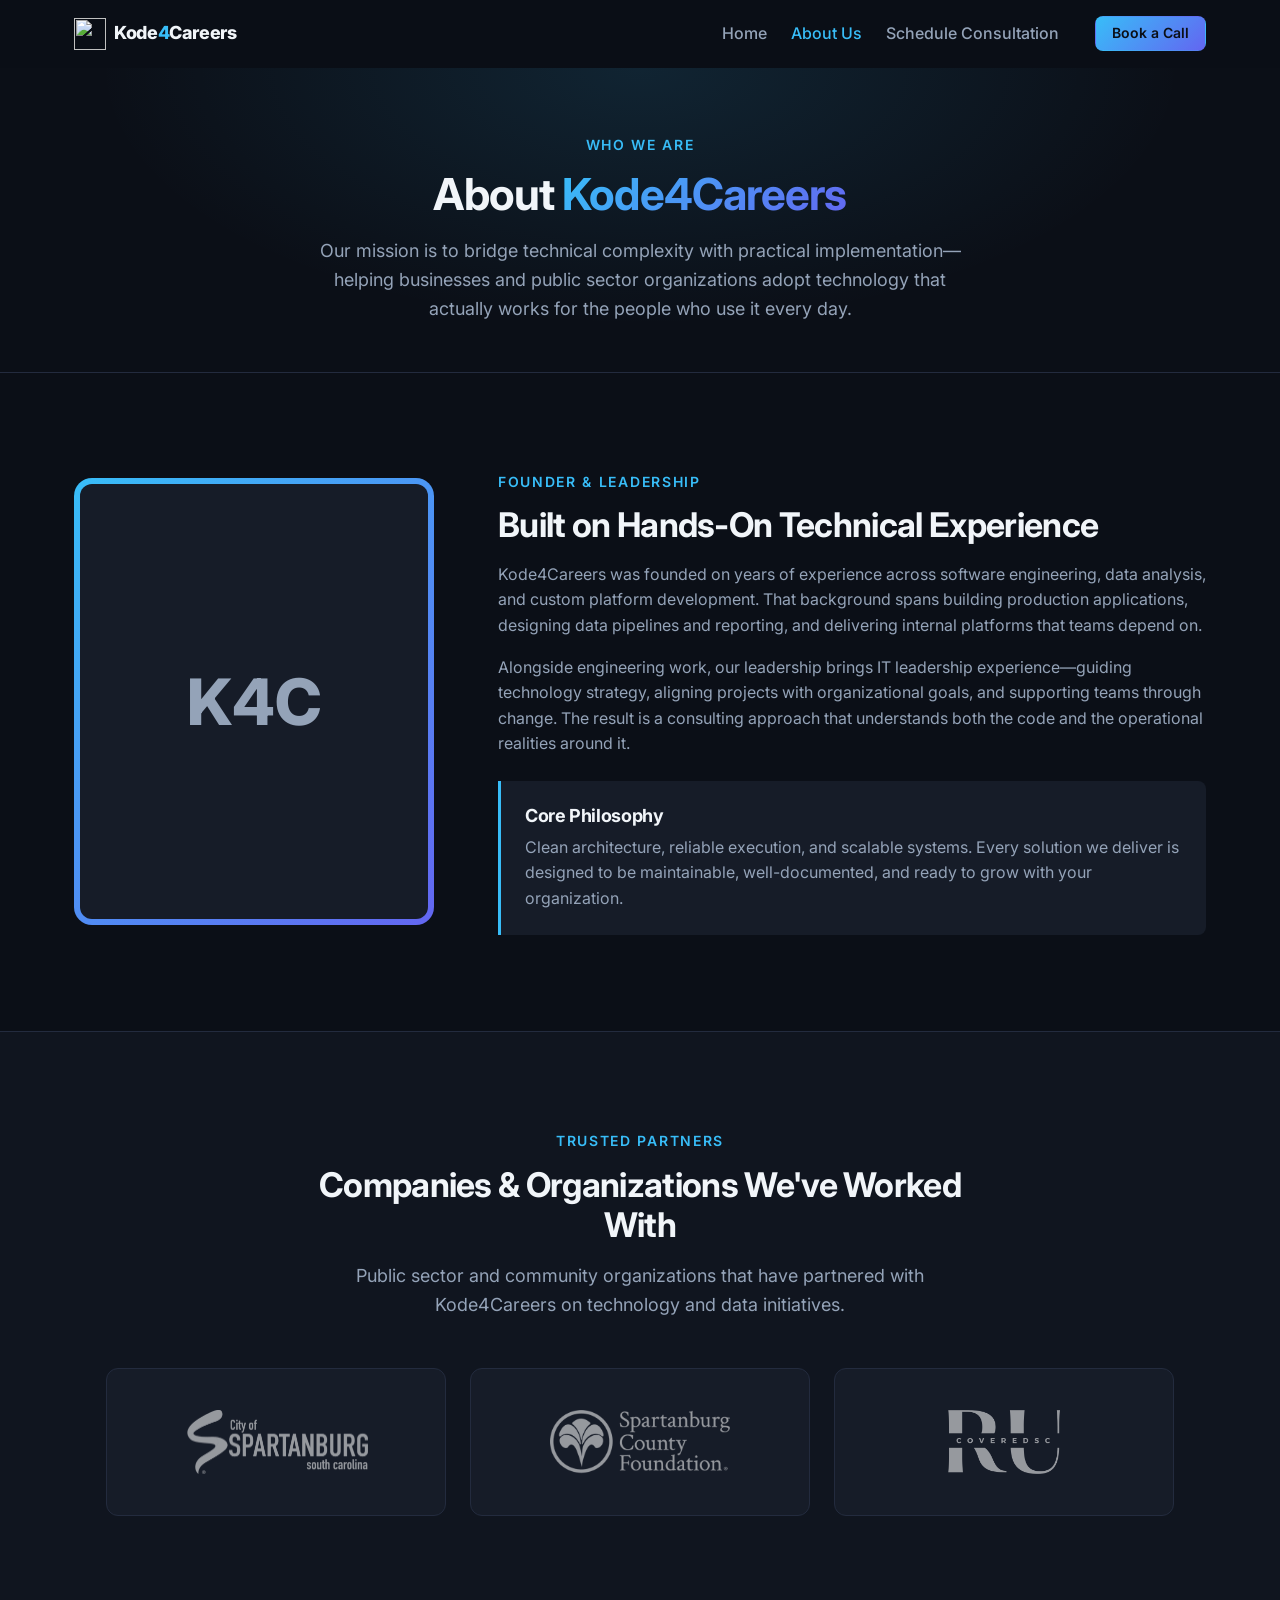
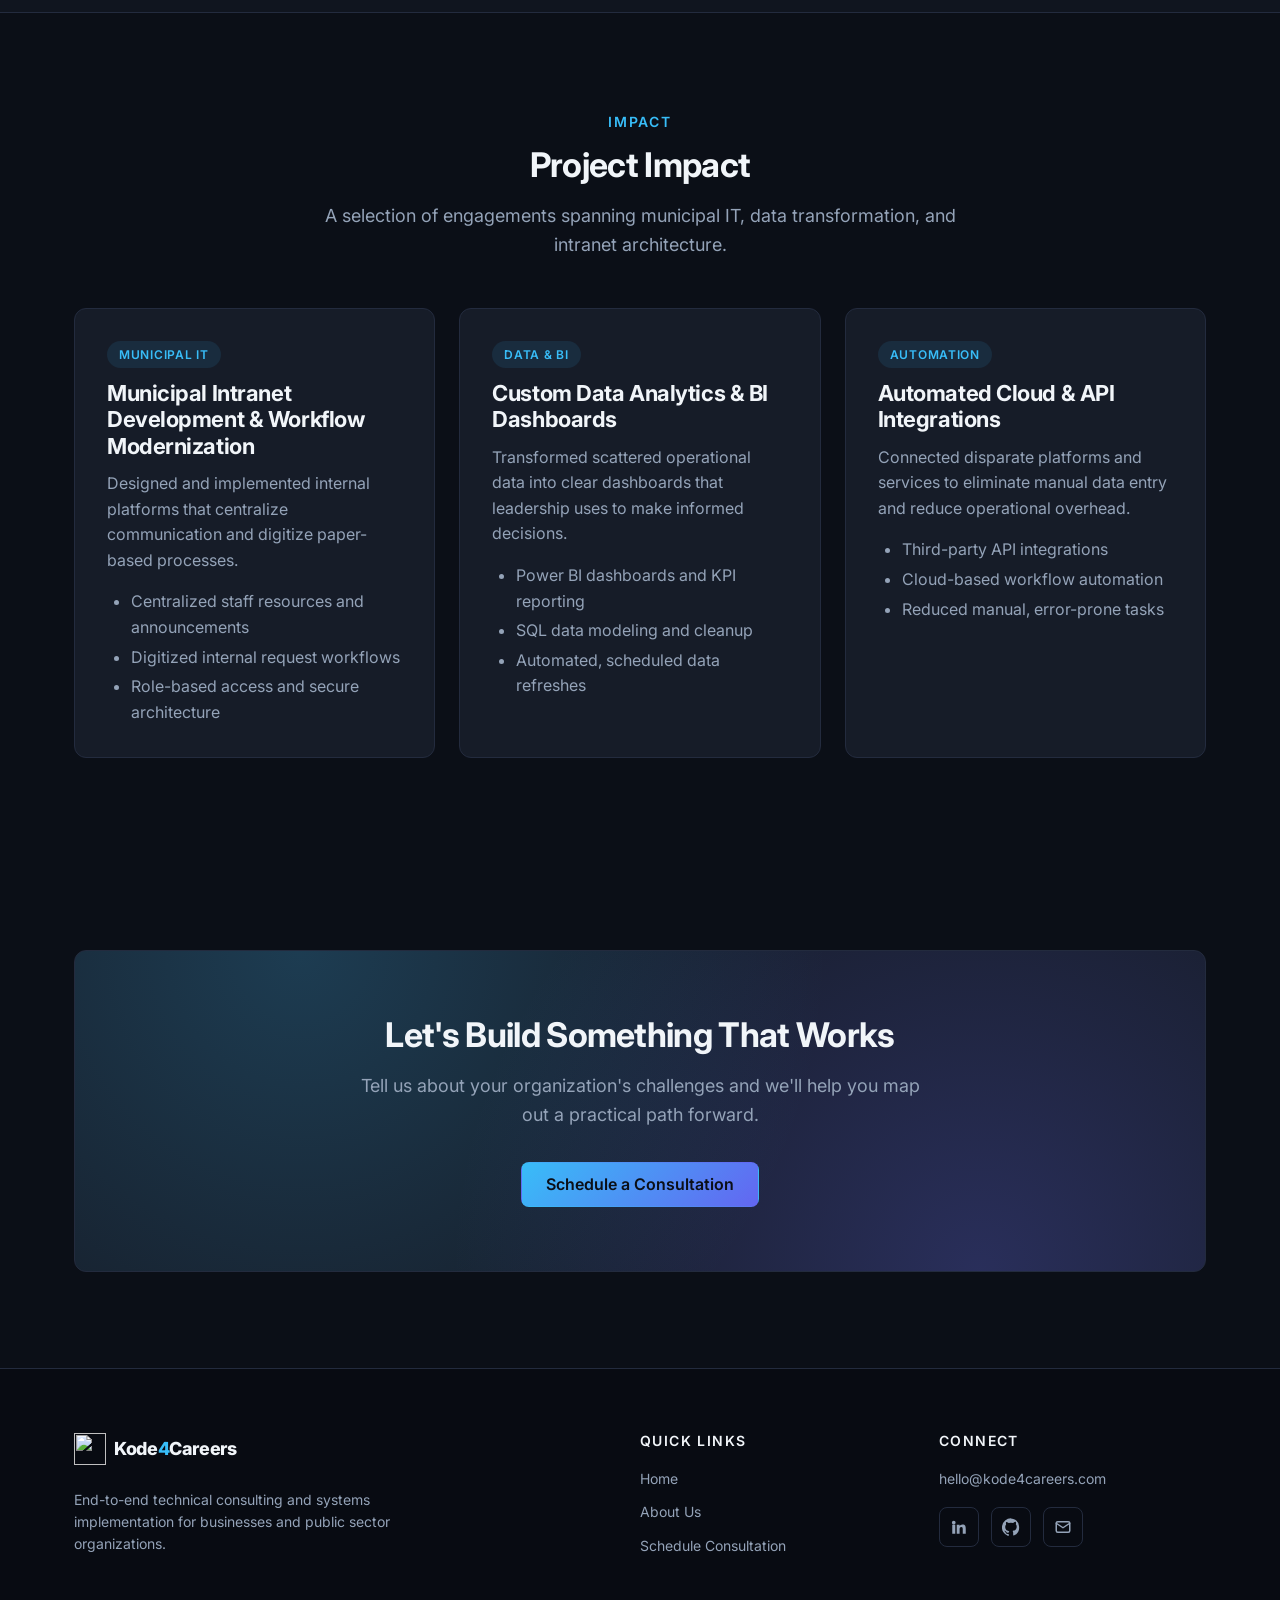
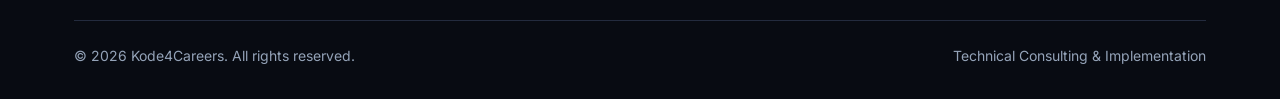
==== about.html @ e12c7384 "Jesus grant more peace" ====
<!DOCTYPE html>
<html lang="en" class="no-js">
<head>
  <meta charset="UTF-8">
  <meta name="viewport" content="width=device-width, initial-scale=1.0">
  <title>About Us | Kode4Careers</title>
  <meta name="description" content="Learn about Kode4Careers, our founder, and the organizations we've partnered with on intranets, data analytics, and automation projects.">
  <link rel="icon" href="assets/images/logo.svg" type="image/svg+xml">
  <link rel="preconnect" href="https://fonts.googleapis.com">
  <link rel="preconnect" href="https://fonts.gstatic.com" crossorigin>
  <link rel="stylesheet" href="https://fonts.googleapis.com/css2?family=Inter:wght@400;500;600;700;800&display=swap">
  <link rel="stylesheet" href="css/style.css">
  <link rel="stylesheet" href="css/responsive.css">
</head>
<body>
  <a class="skip-link" href="#main">Skip to main content</a>

  <header class="site-header">
    <div class="container">
      <a href="index.html" class="logo" aria-label="Kode4Careers home">
        <img src="assets/images/logo.svg" alt="" width="32" height="32">
        <span class="logo__text">Kode<span>4</span>Careers</span>
      </a>

      <button class="nav-toggle" type="button" aria-controls="site-nav" aria-expanded="false" aria-label="Open navigation menu">
        <span class="nav-toggle__bar" aria-hidden="true"></span>
      </button>

      <nav id="site-nav" class="site-nav" aria-label="Primary">
        <ul class="nav-list">
          <li><a class="nav-link" href="index.html">Home</a></li>
          <li><a class="nav-link" href="about.html" aria-current="page">About Us</a></li>
          <li><a class="nav-link" href="schedule.html">Schedule Consultation</a></li>
          <li class="nav-cta"><a class="btn btn--primary btn--sm" href="schedule.html">Book a Call</a></li>
        </ul>
      </nav>
    </div>
  </header>

  <main id="main">
    <!-- Page Hero -->
    <section class="page-hero" aria-labelledby="about-title">
      <div class="container">
        <span class="eyebrow">Who We Are</span>
        <h1 id="about-title">About <span class="text-gradient">Kode4Careers</span></h1>
        <p>
          Our mission is to bridge technical complexity with practical implementation&mdash;helping businesses and
          public sector organizations adopt technology that actually works for the people who use it every day.
        </p>
      </div>
    </section>

    <!-- Founder & Leadership -->
    <section class="section" aria-labelledby="founder-title">
      <div class="container">
        <div class="founder">
          <div class="profile-frame reveal">
            <img src="assets/images/profile.jpg" alt="Founder Profile" class="profile-img" width="360" height="450">
          </div>

          <div class="founder__bio reveal">
            <span class="eyebrow">Founder &amp; Leadership</span>
            <h2 id="founder-title">Built on Hands-On Technical Experience</h2>
            <p>
              Kode4Careers was founded on years of experience across software engineering, data analysis, and custom
              platform development. That background spans building production applications, designing data pipelines
              and reporting, and delivering internal platforms that teams depend on.
            </p>
            <p>
              Alongside engineering work, our leadership brings IT leadership experience&mdash;guiding technology
              strategy, aligning projects with organizational goals, and supporting teams through change. The result is
              a consulting approach that understands both the code and the operational realities around it.
            </p>

            <div class="philosophy">
              <h3>Core Philosophy</h3>
              <p>
                Clean architecture, reliable execution, and scalable systems. Every solution we deliver is designed to be
                maintainable, well-documented, and ready to grow with your organization.
              </p>
            </div>
          </div>
        </div>
      </div>
    </section>

    <!-- Companies & Organizations -->
    <section class="section section--alt" aria-labelledby="clients-title">
      <div class="container">
        <header class="section-header">
          <span class="eyebrow">Trusted Partners</span>
          <h2 id="clients-title">Companies &amp; Organizations We've Worked With</h2>
          <p>Public sector and community organizations that have partnered with Kode4Careers on technology and data initiatives.</p>
        </header>

        <ul class="logo-grid reveal" aria-label="Client and partner organizations">
          <li class="logo-grid__item">
            <img src="assets/logos/city%20of%20spartanburg%20logo.png" alt="City of Spartanburg, South Carolina" width="735" height="257" loading="lazy">
          </li>
          <li class="logo-grid__item">
            <img src="assets/logos/SPCF-RegisteredLogo-CMYK.png" alt="Spartanburg County Foundation" width="500" height="177" loading="lazy">
          </li>
          <li class="logo-grid__item">
            <img src="assets/logos/ru-covered-sc-transparent.png" alt="RU Covered SC" width="416" height="238" loading="lazy">
          </li>
        </ul>
      </div>
    </section>

    <!-- Impact & Client Engagements -->
    <section class="section" aria-labelledby="impact-title">
      <div class="container">
        <header class="section-header">
          <span class="eyebrow">Impact</span>
          <h2 id="impact-title">Project Impact</h2>
          <p>A selection of engagements spanning municipal IT, data transformation, and intranet architecture.</p>
        </header>

        <div class="grid grid--3">
          <article class="card impact-card reveal">
            <span class="impact-card__tag">Municipal IT</span>
            <h3>Municipal Intranet Development &amp; Workflow Modernization</h3>
            <p>Designed and implemented internal platforms that centralize communication and digitize paper-based processes.</p>
            <ul>
              <li>Centralized staff resources and announcements</li>
              <li>Digitized internal request workflows</li>
              <li>Role-based access and secure architecture</li>
            </ul>
          </article>

          <article class="card impact-card reveal">
            <span class="impact-card__tag">Data &amp; BI</span>
            <h3>Custom Data Analytics &amp; BI Dashboards</h3>
            <p>Transformed scattered operational data into clear dashboards that leadership uses to make informed decisions.</p>
            <ul>
              <li>Power BI dashboards and KPI reporting</li>
              <li>SQL data modeling and cleanup</li>
              <li>Automated, scheduled data refreshes</li>
            </ul>
          </article>

          <article class="card impact-card reveal">
            <span class="impact-card__tag">Automation</span>
            <h3>Automated Cloud &amp; API Integrations</h3>
            <p>Connected disparate platforms and services to eliminate manual data entry and reduce operational overhead.</p>
            <ul>
              <li>Third-party API integrations</li>
              <li>Cloud-based workflow automation</li>
              <li>Reduced manual, error-prone tasks</li>
            </ul>
          </article>
        </div>
      </div>
    </section>

    <!-- Bottom CTA -->
    <section class="section" aria-labelledby="cta-title">
      <div class="container">
        <div class="cta-banner reveal">
          <h2 id="cta-title">Let's Build Something That Works</h2>
          <p>Tell us about your organization's challenges and we'll help you map out a practical path forward.</p>
          <div class="btn-group">
            <a class="btn btn--primary" href="schedule.html">Schedule a Consultation</a>
          </div>
        </div>
      </div>
    </section>
  </main>

  <footer class="site-footer">
    <div class="container">
      <div class="footer-grid">
        <div class="footer-brand">
          <a href="index.html" class="logo" aria-label="Kode4Careers home">
            <img src="assets/images/logo.svg" alt="" width="32" height="32">
            <span class="logo__text">Kode<span>4</span>Careers</span>
          </a>
          <p>End-to-end technical consulting and systems implementation for businesses and public sector organizations.</p>
        </div>

        <nav aria-label="Footer">
          <h2 class="footer-heading">Quick Links</h2>
          <ul class="footer-links">
            <li><a href="index.html">Home</a></li>
            <li><a href="about.html">About Us</a></li>
            <li><a href="schedule.html">Schedule Consultation</a></li>
          </ul>
        </nav>

        <div>
          <h2 class="footer-heading">Connect</h2>
          <ul class="footer-links">
            <li><a href="mailto:hello@kode4careers.com">hello@kode4careers.com</a></li>
          </ul>
          <ul class="social-links">
            <li>
              <a href="https://www.linkedin.com/" target="_blank" rel="noopener noreferrer" aria-label="Kode4Careers on LinkedIn">
                <svg viewBox="0 0 24 24" fill="currentColor" aria-hidden="true"><path d="M4.98 3.5a2.5 2.5 0 1 1 0 5 2.5 2.5 0 0 1 0-5zM3 9h4v12H3zM9 9h3.8v1.7h.05c.53-1 1.83-2.05 3.77-2.05C20.6 8.65 21 11.2 21 14.5V21h-4v-5.8c0-1.4-.03-3.2-1.95-3.2-1.95 0-2.25 1.52-2.25 3.1V21H9z"/></svg>
              </a>
            </li>
            <li>
              <a href="https://github.com/" target="_blank" rel="noopener noreferrer" aria-label="Kode4Careers on GitHub">
                <svg viewBox="0 0 24 24" fill="currentColor" aria-hidden="true"><path d="M12 .5a12 12 0 0 0-3.8 23.4c.6.1.8-.3.8-.6v-2.1c-3.3.7-4-1.6-4-1.6-.6-1.4-1.4-1.8-1.4-1.8-1.1-.7.1-.7.1-.7 1.2.1 1.8 1.2 1.8 1.2 1.1 1.8 2.8 1.3 3.5 1 .1-.8.4-1.3.8-1.6-2.7-.3-5.5-1.3-5.5-5.9 0-1.3.5-2.4 1.2-3.2-.1-.3-.5-1.5.1-3.2 0 0 1-.3 3.3 1.2a11.5 11.5 0 0 1 6 0C17.3 4.6 18.3 5 18.3 5c.7 1.7.3 2.9.1 3.2.8.8 1.2 1.9 1.2 3.2 0 4.6-2.8 5.6-5.5 5.9.4.4.8 1.1.8 2.2v3.3c0 .3.2.7.8.6A12 12 0 0 0 12 .5z"/></svg>
              </a>
            </li>
            <li>
              <a href="mailto:hello@kode4careers.com" aria-label="Email Kode4Careers">
                <svg viewBox="0 0 24 24" fill="none" stroke="currentColor" stroke-width="2" stroke-linecap="round" stroke-linejoin="round" aria-hidden="true"><rect x="3" y="5" width="18" height="14" rx="2"/><path d="M3 7l9 6 9-6"/></svg>
              </a>
            </li>
          </ul>
        </div>
      </div>

      <div class="footer-bottom">
        <p>&copy; <span data-current-year>2026</span> Kode4Careers. All rights reserved.</p>
        <p>Technical Consulting &amp; Implementation</p>
      </div>
    </div>
  </footer>

  <script src="js/main.js" defer></script>
</body>
</html>
---- css/style.css ----
/* ==========================================================================
   Kode4Careers — Core Design System
   Mobile-first base styles. Breakpoint enhancements live in responsive.css.
   ========================================================================== */

:root {
  /* Colors */
  --color-bg: #0B0F17;
  --color-surface: #161C28;
  --color-border: #232B3E;
  --color-text: #F1F5F9;
  --color-muted: #94A3B8;
  --color-accent: #38BDF8;
  --color-accent-2: #6366F1;
  --color-success: #10B981;
  --color-error: #F87171;
  --gradient-accent: linear-gradient(135deg, var(--color-accent) 0%, var(--color-accent-2) 100%);

  /* Typography */
  --font-heading: "Inter", system-ui, -apple-system, "Segoe UI", Roboto, sans-serif;
  --font-body: "Inter", system-ui, -apple-system, "Segoe UI", Roboto, sans-serif;
  --fs-sm: 0.875rem;
  --fs-base: 1rem;
  --fs-lg: 1.125rem;
  --fs-xl: 1.375rem;
  --fs-2xl: 1.75rem;
  --fs-3xl: 2.25rem;
  --line-height: 1.6;

  /* Spacing */
  --space-1: 0.25rem;
  --space-2: 0.5rem;
  --space-3: 0.75rem;
  --space-4: 1rem;
  --space-5: 1.5rem;
  --space-6: 2rem;
  --space-7: 3rem;
  --space-8: 4rem;
  --space-9: 6rem;

  /* Layout */
  --container-max: 1180px;
  --header-height: 68px;
  --radius: 12px;
  --radius-sm: 8px;

  /* Effects */
  --transition: 200ms ease;
  --shadow-glow: 0 10px 30px -10px rgba(56, 189, 248, 0.35);
}

/* ---------- Reset ---------- */
*,
*::before,
*::after {
  box-sizing: border-box;
}

html {
  scroll-behavior: smooth;
  scroll-padding-top: calc(var(--header-height) + var(--space-4));
}

body {
  margin: 0;
  font-family: var(--font-body);
  font-size: var(--fs-base);
  line-height: var(--line-height);
  color: var(--color-text);
  background-color: var(--color-bg);
  -webkit-font-smoothing: antialiased;
}

img,
svg {
  display: block;
  max-width: 100%;
}

h1, h2, h3, h4 {
  font-family: var(--font-heading);
  font-weight: 700;
  line-height: 1.2;
  margin: 0 0 var(--space-4);
  letter-spacing: -0.02em;
}

h1 { font-size: var(--fs-3xl); }
h2 { font-size: var(--fs-2xl); }
h3 { font-size: var(--fs-xl); }

p {
  margin: 0 0 var(--space-4);
}

a {
  color: var(--color-accent);
  text-decoration: none;
  transition: color var(--transition);
}

a:hover {
  color: var(--color-text);
}

:focus-visible {
  outline: 2px solid var(--color-accent);
  outline-offset: 3px;
  border-radius: 4px;
}

ul {
  margin: 0;
  padding: 0;
}

.skip-link {
  position: absolute;
  left: var(--space-4);
  top: -100px;
  z-index: 200;
  padding: var(--space-2) var(--space-4);
  background: var(--color-accent);
  color: var(--color-bg);
  border-radius: var(--radius-sm);
  font-weight: 600;
}

.skip-link:focus {
  top: var(--space-4);
}

.visually-hidden {
  position: absolute;
  width: 1px;
  height: 1px;
  padding: 0;
  margin: -1px;
  overflow: hidden;
  clip: rect(0, 0, 0, 0);
  white-space: nowrap;
  border: 0;
}

/* ---------- Layout ---------- */
.container {
  width: 100%;
  max-width: var(--container-max);
  margin: 0 auto;
  padding: 0 var(--space-5);
}

.section {
  padding: var(--space-8) 0;
}

.section--alt {
  background-color: rgba(22, 28, 40, 0.5);
  border-top: 1px solid var(--color-border);
  border-bottom: 1px solid var(--color-border);
}

.section-header {
  max-width: 680px;
  margin: 0 auto var(--space-7);
  text-align: center;
}

.section-header p {
  color: var(--color-muted);
  font-size: var(--fs-lg);
}

.eyebrow {
  display: inline-block;
  margin-bottom: var(--space-3);
  font-size: var(--fs-sm);
  font-weight: 600;
  letter-spacing: 0.12em;
  text-transform: uppercase;
  color: var(--color-accent);
}

.text-gradient {
  background: var(--gradient-accent);
  -webkit-background-clip: text;
  background-clip: text;
  color: transparent;
}

.grid {
  display: grid;
  gap: var(--space-5);
  grid-template-columns: 1fr;
}

/* ---------- Buttons ---------- */
.btn {
  display: inline-flex;
  align-items: center;
  justify-content: center;
  gap: var(--space-2);
  padding: var(--space-3) var(--space-5);
  font-family: inherit;
  font-size: var(--fs-base);
  font-weight: 600;
  line-height: 1.2;
  border-radius: var(--radius-sm);
  border: 1px solid transparent;
  cursor: pointer;
  transition: transform var(--transition), box-shadow var(--transition),
    background-color var(--transition), border-color var(--transition), color var(--transition);
}

.btn--primary {
  background: var(--gradient-accent);
  color: var(--color-bg);
}

.btn--primary:hover {
  color: var(--color-bg);
  transform: translateY(-2px);
  box-shadow: var(--shadow-glow);
}

.btn--secondary {
  background: transparent;
  color: var(--color-text);
  border-color: var(--color-border);
}

.btn--secondary:hover {
  color: var(--color-text);
  border-color: var(--color-accent);
  background-color: rgba(56, 189, 248, 0.08);
}

.btn--sm {
  padding: var(--space-2) var(--space-4);
  font-size: var(--fs-sm);
}

.btn[disabled],
.btn[aria-busy="true"] {
  opacity: 0.7;
  cursor: progress;
  transform: none;
  box-shadow: none;
}

.btn-group {
  display: flex;
  flex-wrap: wrap;
  gap: var(--space-3);
}

/* ---------- Header / Navigation ---------- */
.site-header {
  position: sticky;
  top: 0;
  z-index: 100;
  height: var(--header-height);
  background-color: rgba(11, 15, 23, 0.75);
  backdrop-filter: blur(12px);
  -webkit-backdrop-filter: blur(12px);
  border-bottom: 1px solid transparent;
  transition: border-color var(--transition), background-color var(--transition);
}

.site-header.is-scrolled {
  background-color: rgba(11, 15, 23, 0.92);
  border-bottom-color: var(--color-border);
}

.site-header .container {
  display: flex;
  align-items: center;
  justify-content: space-between;
  height: 100%;
}

.logo {
  display: inline-flex;
  align-items: center;
  gap: var(--space-2);
  font-family: var(--font-heading);
  font-size: var(--fs-lg);
  font-weight: 800;
  color: var(--color-text);
  letter-spacing: -0.02em;
}

.logo:hover {
  color: var(--color-text);
}

.logo img {
  width: 32px;
  height: 32px;
}

.logo__text span {
  color: var(--color-accent);
}

.nav-toggle {
  display: inline-flex;
  align-items: center;
  justify-content: center;
  width: 44px;
  height: 44px;
  padding: 0;
  background: transparent;
  border: 1px solid var(--color-border);
  border-radius: var(--radius-sm);
  color: var(--color-text);
  cursor: pointer;
}

.nav-toggle__bar,
.nav-toggle__bar::before,
.nav-toggle__bar::after {
  display: block;
  width: 20px;
  height: 2px;
  background-color: currentColor;
  border-radius: 2px;
  transition: transform var(--transition), background-color var(--transition);
}

.nav-toggle__bar {
  position: relative;
}

.nav-toggle__bar::before,
.nav-toggle__bar::after {
  content: "";
  position: absolute;
  left: 0;
}

.nav-toggle__bar::before { top: -6px; }
.nav-toggle__bar::after { top: 6px; }

.nav-toggle[aria-expanded="true"] .nav-toggle__bar {
  background-color: transparent;
}

.nav-toggle[aria-expanded="true"] .nav-toggle__bar::before {
  transform: translateY(6px) rotate(45deg);
}

.nav-toggle[aria-expanded="true"] .nav-toggle__bar::after {
  transform: translateY(-6px) rotate(-45deg);
}

.site-nav {
  position: fixed;
  top: var(--header-height);
  left: 0;
  right: 0;
  padding: var(--space-5);
  background-color: var(--color-bg);
  border-bottom: 1px solid var(--color-border);
  transform: translateY(-8px);
  opacity: 0;
  visibility: hidden;
  transition: opacity var(--transition), transform var(--transition), visibility var(--transition);
}

.site-nav.is-open {
  transform: translateY(0);
  opacity: 1;
  visibility: visible;
}

.nav-list {
  display: flex;
  flex-direction: column;
  gap: var(--space-2);
  list-style: none;
}

.nav-link {
  display: block;
  padding: var(--space-3) var(--space-2);
  color: var(--color-muted);
  font-weight: 500;
}

.nav-link:hover,
.nav-link[aria-current="page"] {
  color: var(--color-text);
}

.nav-link[aria-current="page"] {
  color: var(--color-accent);
}

.nav-cta {
  margin-top: var(--space-3);
}

.nav-cta .btn {
  width: 100%;
}

/* ---------- Hero ---------- */
.hero {
  position: relative;
  padding: var(--space-8) 0 var(--space-8);
  overflow: hidden;
}

.hero::before {
  content: "";
  position: absolute;
  inset: 0;
  background: url("../assets/images/hero-bg.svg") center / cover no-repeat;
  opacity: 0.55;
  pointer-events: none;
}

.hero::after {
  content: "";
  position: absolute;
  top: -20%;
  left: 50%;
  width: 720px;
  height: 720px;
  transform: translateX(-50%);
  background: radial-gradient(circle, rgba(99, 102, 241, 0.25) 0%, rgba(11, 15, 23, 0) 65%);
  pointer-events: none;
}

.hero .container {
  position: relative;
  z-index: 1;
}

.hero__content {
  max-width: 820px;
}

.hero__title {
  font-size: 2.5rem;
  letter-spacing: -0.03em;
}

.hero__subtitle {
  max-width: 640px;
  margin-bottom: var(--space-6);
  font-size: var(--fs-lg);
  color: var(--color-muted);
}

.page-hero {
  position: relative;
  padding: var(--space-8) 0 var(--space-7);
  text-align: center;
  border-bottom: 1px solid var(--color-border);
  background: radial-gradient(ellipse at top, rgba(56, 189, 248, 0.12) 0%, rgba(11, 15, 23, 0) 60%);
}

.page-hero p {
  max-width: 680px;
  margin: 0 auto;
  font-size: var(--fs-lg);
  color: var(--color-muted);
}

/* ---------- Cards ---------- */
.card {
  position: relative;
  padding: var(--space-6);
  background-color: var(--color-surface);
  border: 1px solid var(--color-border);
  border-radius: var(--radius);
  transition: transform var(--transition), border-color var(--transition), box-shadow var(--transition);
}

.card:hover {
  transform: translateY(-4px);
  border-color: rgba(56, 189, 248, 0.45);
  box-shadow: var(--shadow-glow);
}

.card h3 {
  margin-bottom: var(--space-3);
}

.card p {
  margin-bottom: 0;
  color: var(--color-muted);
}

.card__icon {
  display: inline-flex;
  align-items: center;
  justify-content: center;
  width: 48px;
  height: 48px;
  margin-bottom: var(--space-5);
  border-radius: var(--radius-sm);
  background: linear-gradient(135deg, rgba(56, 189, 248, 0.15), rgba(99, 102, 241, 0.15));
  border: 1px solid var(--color-border);
  color: var(--color-accent);
}

.card__icon svg {
  width: 24px;
  height: 24px;
}

/* ---------- Feature list (Why Us) ---------- */
.feature {
  display: flex;
  gap: var(--space-4);
  align-items: flex-start;
}

.feature__icon {
  flex-shrink: 0;
  display: inline-flex;
  align-items: center;
  justify-content: center;
  width: 40px;
  height: 40px;
  border-radius: 50%;
  background-color: rgba(16, 185, 129, 0.12);
  color: var(--color-success);
}

.feature__icon svg {
  width: 20px;
  height: 20px;
}

.feature h3 {
  font-size: var(--fs-lg);
  margin-bottom: var(--space-2);
}

.feature p {
  margin: 0;
  color: var(--color-muted);
}

/* ---------- CTA banner ---------- */
.cta-banner {
  position: relative;
  padding: var(--space-7) var(--space-5);
  text-align: center;
  border-radius: var(--radius);
  border: 1px solid var(--color-border);
  background:
    radial-gradient(circle at 20% 0%, rgba(56, 189, 248, 0.2), transparent 55%),
    radial-gradient(circle at 80% 100%, rgba(99, 102, 241, 0.25), transparent 55%),
    var(--color-surface);
  overflow: hidden;
}

.cta-banner p {
  max-width: 560px;
  margin: 0 auto var(--space-6);
  color: var(--color-muted);
  font-size: var(--fs-lg);
}

.cta-banner .btn-group {
  justify-content: center;
}

/* ---------- About: Founder ---------- */
.founder {
  display: grid;
  gap: var(--space-6);
  grid-template-columns: 1fr;
  align-items: center;
}

.profile-frame {
  position: relative;
  max-width: 360px;
  margin: 0 auto;
  padding: 6px;
  border-radius: calc(var(--radius) + 6px);
  background: var(--gradient-accent);
}

.profile-img,
.profile-placeholder {
  width: 100%;
  aspect-ratio: 4 / 5;
  object-fit: cover;
  border-radius: var(--radius);
  background-color: var(--color-surface);
}

.profile-placeholder {
  display: flex;
  align-items: center;
  justify-content: center;
  font-family: var(--font-heading);
  font-size: 4rem;
  font-weight: 800;
  color: var(--color-muted);
}

.founder__bio p {
  color: var(--color-muted);
}

.philosophy {
  margin-top: var(--space-5);
  padding: var(--space-5);
  border-left: 3px solid var(--color-accent);
  background-color: var(--color-surface);
  border-radius: 0 var(--radius-sm) var(--radius-sm) 0;
}

.philosophy h3 {
  font-size: var(--fs-lg);
  margin-bottom: var(--space-2);
}

.philosophy p {
  margin: 0;
}

/* ---------- About: Logos ---------- */
/* Flex (not grid) so an odd final row stays centered */
.logo-grid {
  display: flex;
  flex-wrap: wrap;
  justify-content: center;
  gap: var(--space-4);
  list-style: none;
}

.logo-grid__item {
  flex: 1 1 100%;
  max-width: 340px;
  display: flex;
  align-items: center;
  justify-content: center;
  min-height: 132px;
  padding: var(--space-5) var(--space-6);
  background-color: var(--color-surface);
  border: 1px solid var(--color-border);
  border-radius: var(--radius);
  transition: transform 300ms ease, border-color 300ms ease, box-shadow 300ms ease,
    background-color 300ms ease;
}

/* Grayscale + brightness(0) + invert(1) renders any logo as a uniform white
   silhouette, so dark-colored marks stay legible on the dark surface. */
.logo-grid__item img {
  width: auto;
  max-width: 100%;
  max-height: 56px;
  object-fit: contain;
  filter: grayscale(100%) brightness(0) invert(1);
  opacity: 0.55;
  transition: opacity 300ms ease, transform 300ms ease;
}

.logo-grid__item:hover {
  transform: translateY(-4px);
  border-color: rgba(56, 189, 248, 0.45);
  background-color: #1A2131;
  box-shadow: var(--shadow-glow);
}

.logo-grid__item:hover img {
  opacity: 1;
  transform: scale(1.04);
}

.impact-card__tag {
  display: inline-block;
  margin-bottom: var(--space-3);
  padding: var(--space-1) var(--space-3);
  font-size: 0.75rem;
  font-weight: 600;
  letter-spacing: 0.06em;
  text-transform: uppercase;
  color: var(--color-accent);
  background-color: rgba(56, 189, 248, 0.1);
  border-radius: 999px;
}

.impact-card ul {
  margin-top: var(--space-4);
  padding-left: var(--space-5);
  color: var(--color-muted);
}

.impact-card li + li {
  margin-top: var(--space-1);
}

/* ---------- Schedule: Form ---------- */
.schedule-layout {
  display: grid;
  gap: var(--space-6);
  grid-template-columns: 1fr;
  align-items: start;
}

.form-card {
  padding: var(--space-6) var(--space-5);
}

.form-card:hover {
  transform: none;
  box-shadow: none;
  border-color: var(--color-border);
}

.form-grid {
  display: grid;
  gap: var(--space-5);
  grid-template-columns: 1fr;
}

.form-field {
  display: flex;
  flex-direction: column;
  gap: var(--space-2);
}

.form-field label {
  font-size: var(--fs-sm);
  font-weight: 600;
  color: var(--color-text);
}

.form-field .required {
  color: var(--color-accent);
}

.form-field .optional {
  font-weight: 400;
  color: var(--color-muted);
}

.form-field input,
.form-field select,
.form-field textarea {
  width: 100%;
  padding: var(--space-3) var(--space-4);
  font-family: inherit;
  font-size: var(--fs-base);
  color: var(--color-text);
  background-color: var(--color-bg);
  border: 1px solid var(--color-border);
  border-radius: var(--radius-sm);
  transition: border-color var(--transition), box-shadow var(--transition);
}

.form-field select {
  appearance: none;
  -webkit-appearance: none;
  padding-right: var(--space-7);
  background-image: url("data:image/svg+xml,%3Csvg xmlns='http://www.w3.org/2000/svg' viewBox='0 0 24 24' fill='none' stroke='%2394A3B8' stroke-width='2' stroke-linecap='round' stroke-linejoin='round'%3E%3Cpolyline points='6 9 12 15 18 9'/%3E%3C/svg%3E");
  background-repeat: no-repeat;
  background-position: right var(--space-4) center;
  background-size: 18px;
}

.form-field textarea {
  min-height: 160px;
  resize: vertical;
}

.form-field input::placeholder,
.form-field textarea::placeholder {
  color: #64748B;
}

.form-field input:focus,
.form-field select:focus,
.form-field textarea:focus {
  outline: none;
  border-color: var(--color-accent);
  box-shadow: 0 0 0 3px rgba(56, 189, 248, 0.2);
}

.form-field.has-error input,
.form-field.has-error select,
.form-field.has-error textarea {
  border-color: var(--color-error);
}

.form-field .error-message {
  min-height: 1.2em;
  margin: 0;
  font-size: var(--fs-sm);
  color: var(--color-error);
}

.form-actions {
  margin-top: var(--space-6);
}

.form-actions .btn {
  width: 100%;
}

.spinner {
  display: none;
  width: 16px;
  height: 16px;
  border: 2px solid rgba(11, 15, 23, 0.35);
  border-top-color: var(--color-bg);
  border-radius: 50%;
  animation: spin 0.7s linear infinite;
}

.btn[aria-busy="true"] .spinner {
  display: inline-block;
}

@keyframes spin {
  to { transform: rotate(360deg); }
}

.form-status {
  margin-top: var(--space-4);
  padding: var(--space-4);
  border-radius: var(--radius-sm);
  font-size: var(--fs-sm);
}

.form-status:empty {
  display: none;
}

.form-status--error {
  color: var(--color-error);
  background-color: rgba(248, 113, 113, 0.08);
  border: 1px solid rgba(248, 113, 113, 0.35);
}

.form-success {
  text-align: center;
  padding: var(--space-7) var(--space-4);
}

.form-success[hidden] {
  display: none;
}

.form-success__icon {
  display: inline-flex;
  align-items: center;
  justify-content: center;
  width: 64px;
  height: 64px;
  margin-bottom: var(--space-5);
  border-radius: 50%;
  background-color: rgba(16, 185, 129, 0.15);
  color: var(--color-success);
}

.form-success__icon svg {
  width: 32px;
  height: 32px;
}

.form-success p {
  color: var(--color-muted);
}

/* ---------- Schedule: Contact sidebar ---------- */
.contact-list {
  list-style: none;
  display: flex;
  flex-direction: column;
  gap: var(--space-5);
}

.contact-item {
  display: flex;
  gap: var(--space-4);
  align-items: flex-start;
}

.contact-item .card__icon {
  flex-shrink: 0;
  margin-bottom: 0;
}

.contact-item h3 {
  font-size: var(--fs-base);
  margin-bottom: var(--space-1);
}

.contact-item p {
  margin: 0;
  color: var(--color-muted);
}

/* ---------- Footer ---------- */
.site-footer {
  padding: var(--space-8) 0 var(--space-6);
  border-top: 1px solid var(--color-border);
  background-color: #080B12;
}

.footer-grid {
  display: grid;
  gap: var(--space-6);
  grid-template-columns: 1fr;
  margin-bottom: var(--space-7);
}

.footer-brand p {
  max-width: 340px;
  margin-top: var(--space-4);
  color: var(--color-muted);
  font-size: var(--fs-sm);
}

.footer-heading {
  margin-bottom: var(--space-4);
  font-size: var(--fs-sm);
  font-weight: 600;
  letter-spacing: 0.1em;
  text-transform: uppercase;
  color: var(--color-text);
}

.footer-links {
  list-style: none;
  display: flex;
  flex-direction: column;
  gap: var(--space-2);
}

.footer-links a {
  color: var(--color-muted);
  font-size: var(--fs-sm);
}

.footer-links a:hover {
  color: var(--color-accent);
}

.social-links {
  display: flex;
  gap: var(--space-3);
  margin-top: var(--space-4);
  list-style: none;
}

.social-links a {
  display: inline-flex;
  align-items: center;
  justify-content: center;
  width: 40px;
  height: 40px;
  border: 1px solid var(--color-border);
  border-radius: var(--radius-sm);
  color: var(--color-muted);
  transition: color var(--transition), border-color var(--transition);
}

.social-links a:hover {
  color: var(--color-accent);
  border-color: var(--color-accent);
}

.social-links svg {
  width: 18px;
  height: 18px;
}

.footer-bottom {
  display: flex;
  flex-direction: column;
  gap: var(--space-2);
  padding-top: var(--space-5);
  border-top: 1px solid var(--color-border);
  font-size: var(--fs-sm);
  color: var(--color-muted);
}

.footer-bottom p {
  margin: 0;
}

/* ---------- Scroll reveal ---------- */
.reveal {
  opacity: 0;
  transform: translateY(16px);
  transition: opacity 600ms ease, transform 600ms ease;
}

.reveal.is-visible {
  opacity: 1;
  transform: none;
}

.no-js .reveal {
  opacity: 1;
  transform: none;
}

@media (prefers-reduced-motion: reduce) {
  html {
    scroll-behavior: auto;
  }

  *,
  *::before,
  *::after {
    animation-duration: 0.01ms !important;
    transition-duration: 0.01ms !important;
  }

  .reveal {
    opacity: 1;
    transform: none;
  }
}
---- css/responsive.css ----
/* ==========================================================================
   Kode4Careers — Responsive Enhancements (mobile-first, min-width)
   Base styles in style.css target small screens (< 480px).
   ========================================================================== */

/* ---------- ≥ 480px: large phones ---------- */
@media (min-width: 480px) {
  .hero__title {
    font-size: 2.875rem;
  }

  .logo-grid__item {
    flex-basis: calc((100% - var(--space-4)) / 2);
  }

  .form-card {
    padding: var(--space-7) var(--space-6);
  }

  .form-actions .btn {
    width: auto;
  }

  .cta-banner {
    padding: var(--space-8) var(--space-6);
  }
}

/* ---------- ≥ 768px: tablets ---------- */
@media (min-width: 768px) {
  :root {
    --fs-2xl: 2.125rem;
    --fs-3xl: 2.75rem;
  }

  .section {
    padding: var(--space-9) 0;
  }

  .hero {
    padding: var(--space-9) 0;
  }

  .hero__title {
    font-size: 3.5rem;
  }

  .hero__subtitle {
    font-size: var(--fs-xl);
  }

  .grid--2,
  .grid--4 {
    grid-template-columns: repeat(2, 1fr);
  }

  .grid--3 {
    grid-template-columns: repeat(2, 1fr);
  }

  .form-grid {
    grid-template-columns: repeat(2, 1fr);
  }

  .form-field--full {
    grid-column: 1 / -1;
  }

  .footer-grid {
    grid-template-columns: 2fr 1fr 1fr;
  }

  .footer-bottom {
    flex-direction: row;
    justify-content: space-between;
  }

  .logo-grid {
    gap: var(--space-5);
  }

  .logo-grid__item {
    flex-basis: calc((100% - 2 * var(--space-5)) / 3);
    min-height: 148px;
  }

  .logo-grid__item img {
    max-height: 64px;
  }
}

/* ---------- ≥ 1024px: desktop ---------- */
@media (min-width: 1024px) {
  .hero__title {
    font-size: 4rem;
  }

  .grid--3 {
    grid-template-columns: repeat(3, 1fr);
  }

  .grid--4 {
    grid-template-columns: repeat(4, 1fr);
  }

  .founder {
    grid-template-columns: 360px 1fr;
    gap: var(--space-8);
  }

  .profile-frame {
    margin: 0;
  }

  .schedule-layout {
    grid-template-columns: 1fr 340px;
    gap: var(--space-7);
  }

  .contact-aside {
    position: sticky;
    top: calc(var(--header-height) + var(--space-5));
  }

  /* Desktop navigation: inline links, hide hamburger */
  .nav-toggle {
    display: none;
  }

  .site-nav {
    position: static;
    padding: 0;
    background: transparent;
    border: 0;
    transform: none;
    opacity: 1;
    visibility: visible;
  }

  .nav-list {
    flex-direction: row;
    align-items: center;
    gap: var(--space-5);
  }

  .nav-link {
    padding: var(--space-2) 0;
  }

  .nav-cta {
    margin: 0 0 0 var(--space-3);
  }

  .nav-cta .btn {
    width: auto;
  }
}
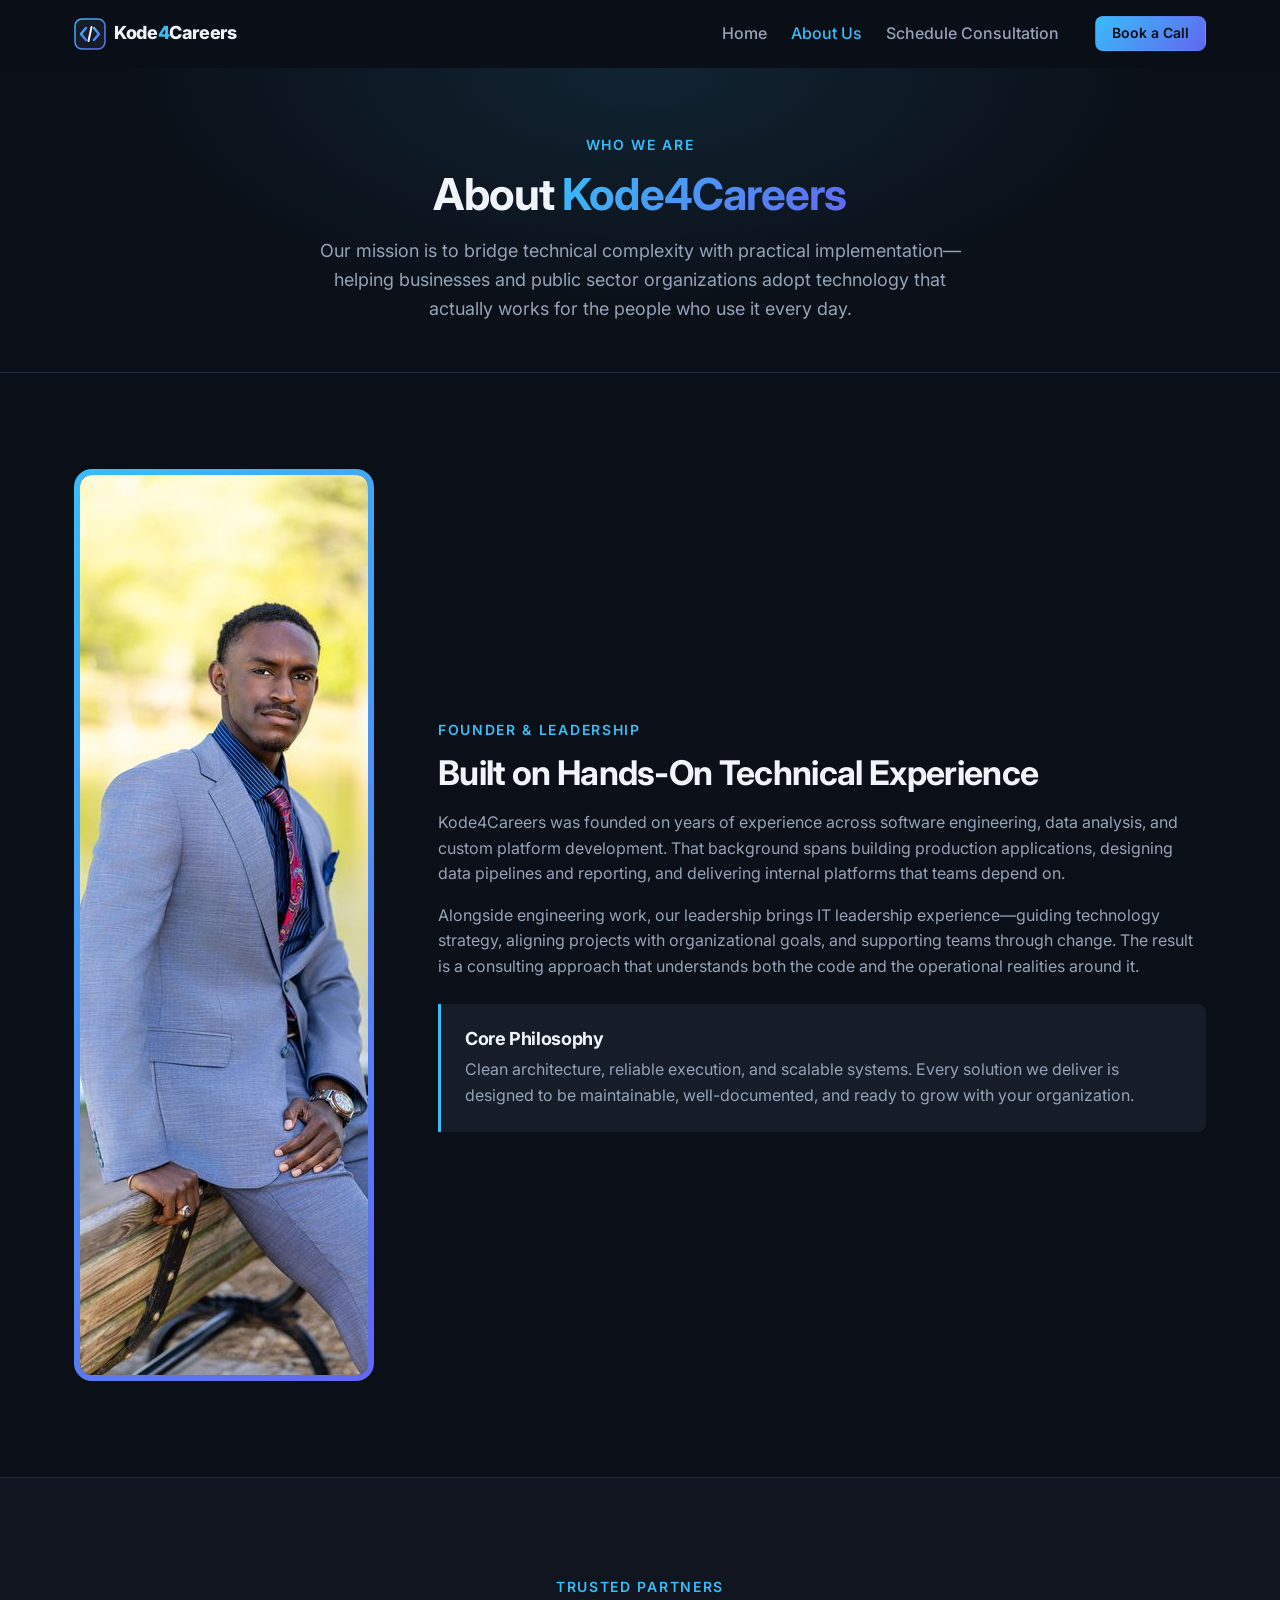
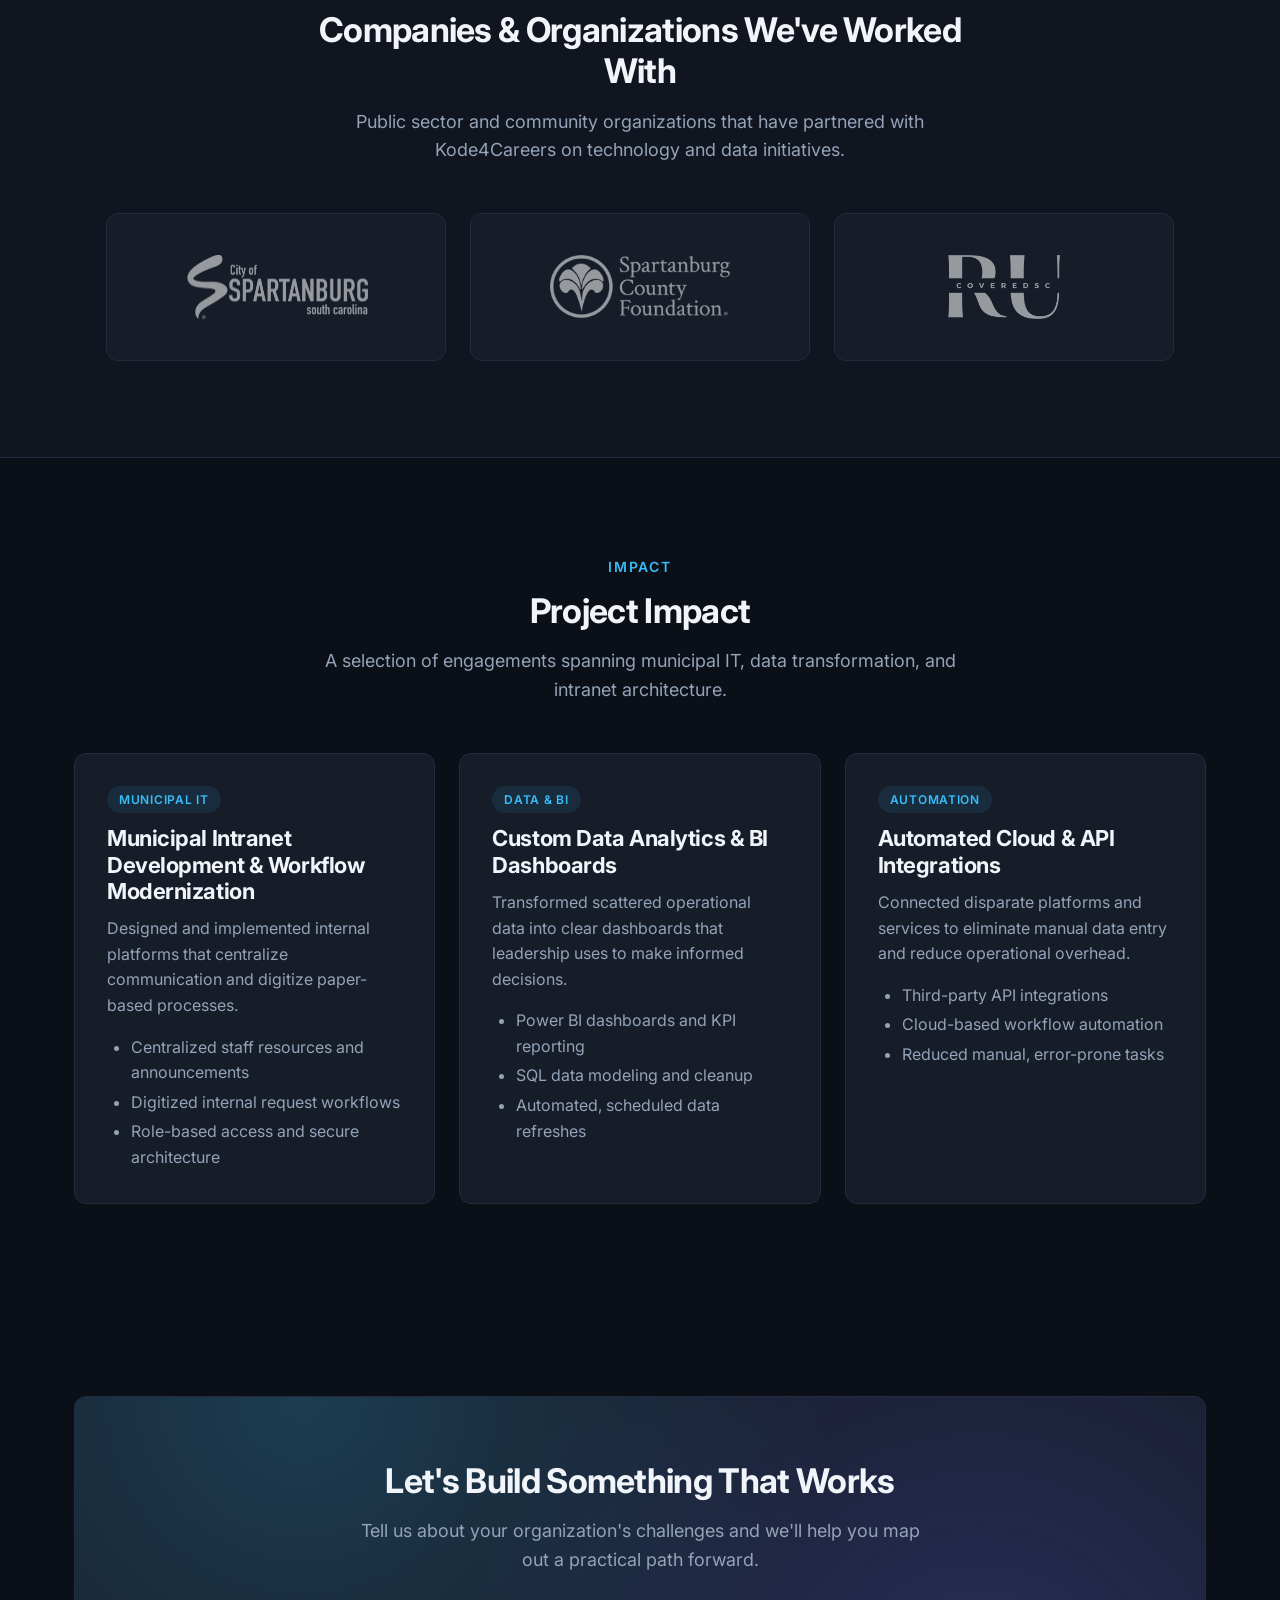
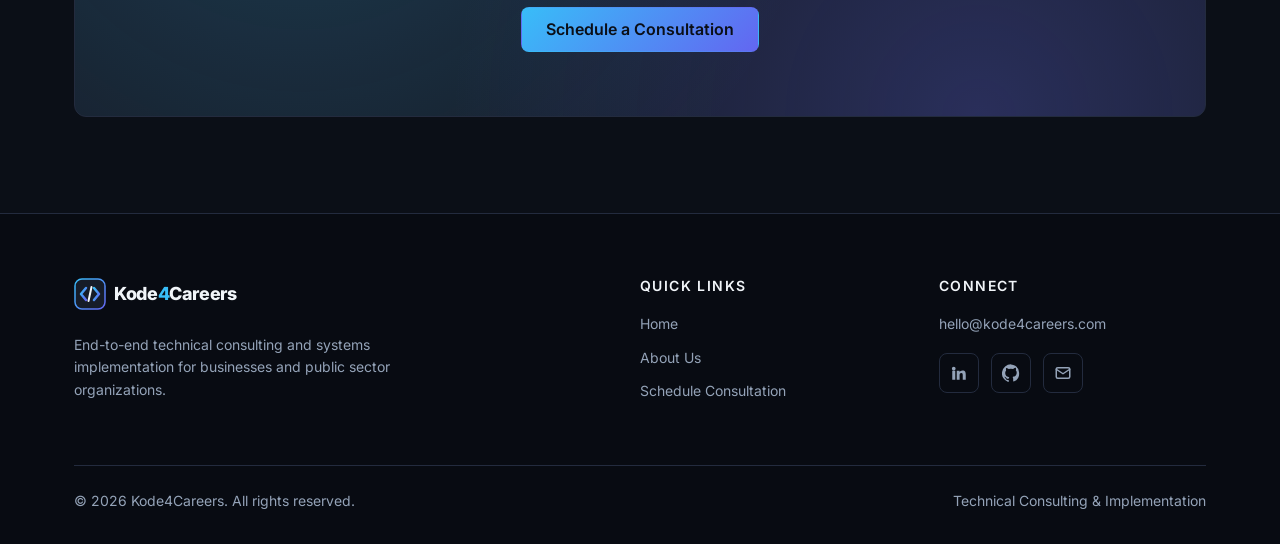
==== commit 1c4b2fe9: "Jehvoah Nissi" ====
--- a/about.html
+++ b/about.html
@@ -55,7 +55,7 @@
       <div class="container">
         <div class="founder">
           <div class="profile-frame reveal">
-            <img src="assets/images/profile.jpg" alt="Founder Profile" class="profile-img" width="360" height="450">
+            <img src="assets/images/profile.jpg" alt="Founder Profile" class="profile-img" width="600" height="900">
           </div>
 
           <div class="founder__bio reveal">
--- a/css/style.css
+++ b/css/style.css
@@ -581,7 +581,7 @@
 
 .profile-frame {
   position: relative;
-  max-width: 360px;
+  max-width: 300px;
   margin: 0 auto;
   padding: 6px;
   border-radius: calc(var(--radius) + 6px);
@@ -593,6 +593,7 @@
   width: 100%;
   aspect-ratio: 4 / 5;
   object-fit: cover;
+  object-position: center 20%;
   border-radius: var(--radius);
   background-color: var(--color-surface);
 }
--- a/css/responsive.css
+++ b/css/responsive.css
@@ -104,7 +104,7 @@
   }
 
   .founder {
-    grid-template-columns: 360px 1fr;
+    grid-template-columns: 300px 1fr;
     gap: var(--space-8);
   }
 
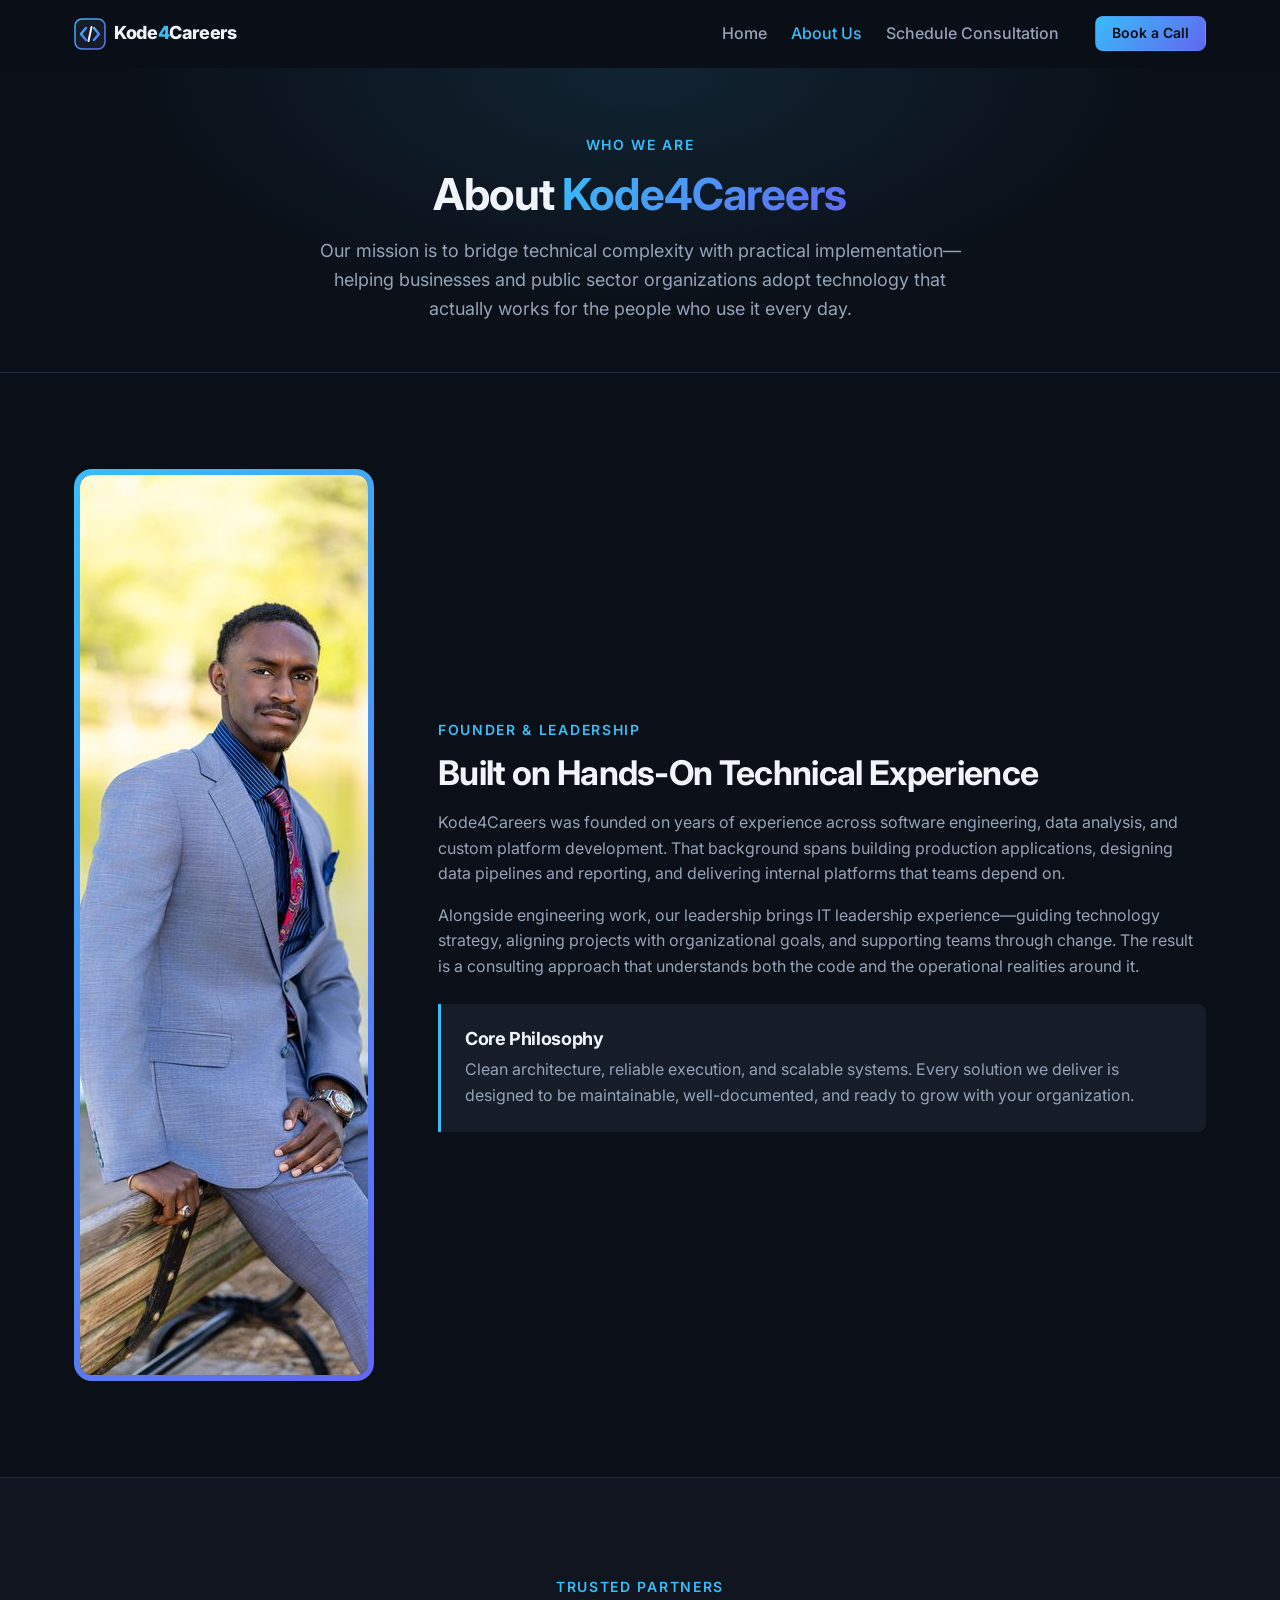
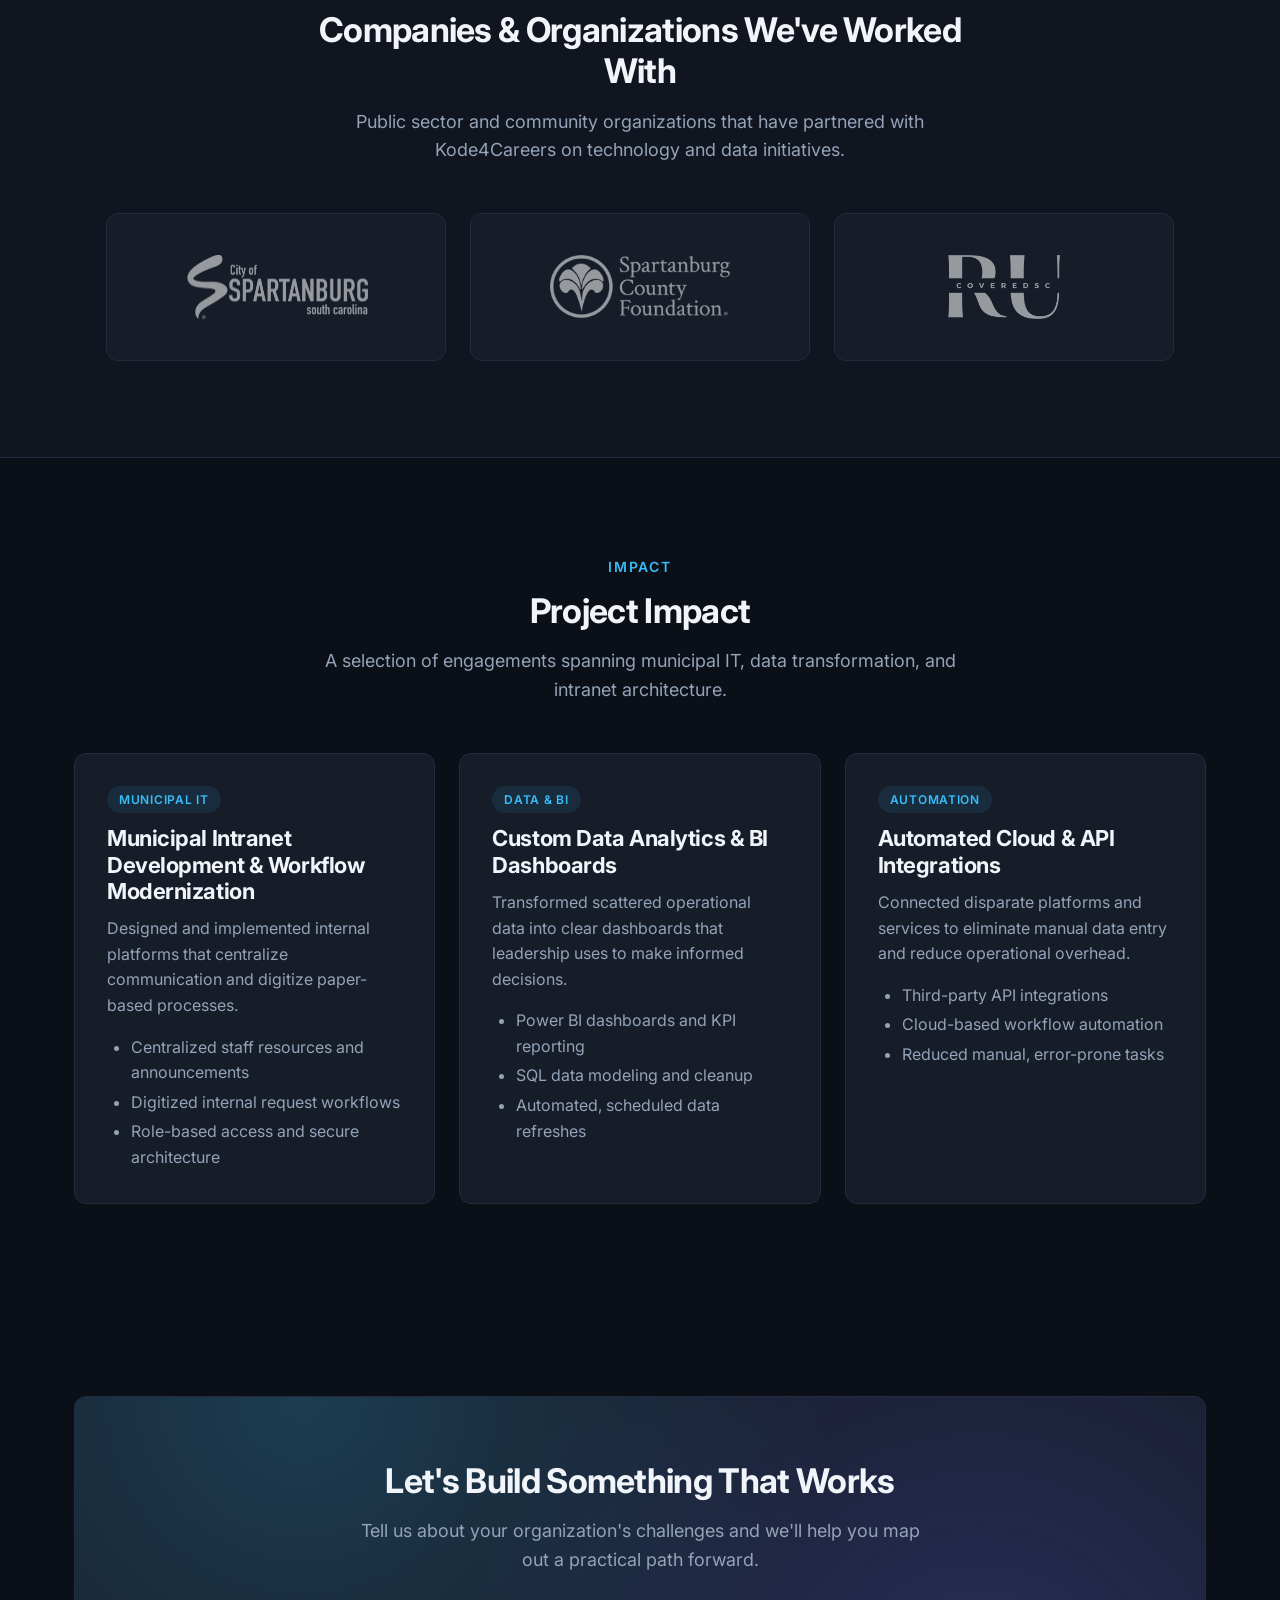
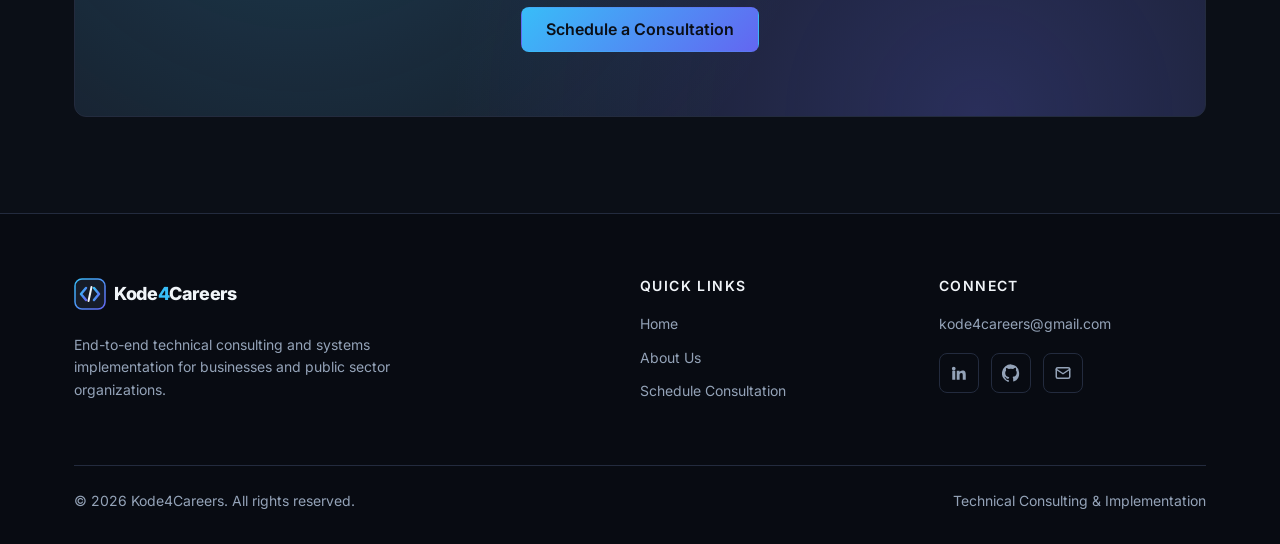
==== commit 87236fb1: "Say NO" ====
--- a/about.html
+++ b/about.html
@@ -190,7 +190,7 @@
         <div>
           <h2 class="footer-heading">Connect</h2>
           <ul class="footer-links">
-            <li><a href="mailto:hello@kode4careers.com">hello@kode4careers.com</a></li>
+            <li><a href="mailto:kode4careers@gmail.com">kode4careers@gmail.com</a></li>
           </ul>
           <ul class="social-links">
             <li>
@@ -204,7 +204,7 @@
               </a>
             </li>
             <li>
-              <a href="mailto:hello@kode4careers.com" aria-label="Email Kode4Careers">
+              <a href="mailto:kode4careers@gmail.com" aria-label="Email Kode4Careers">
                 <svg viewBox="0 0 24 24" fill="none" stroke="currentColor" stroke-width="2" stroke-linecap="round" stroke-linejoin="round" aria-hidden="true"><rect x="3" y="5" width="18" height="14" rx="2"/><path d="M3 7l9 6 9-6"/></svg>
               </a>
             </li>
--- a/css/style.css
+++ b/css/style.css
@@ -719,10 +719,35 @@
   border-color: var(--color-border);
 }
 
+.form-card__header {
+  margin-bottom: var(--space-6);
+  padding-bottom: var(--space-5);
+  border-bottom: 1px solid var(--color-border);
+}
+
+.form-card__header h2 {
+  font-size: var(--fs-xl);
+  margin-bottom: var(--space-2);
+}
+
+.form-card__header p {
+  margin: 0;
+  color: var(--color-muted);
+}
+
 .form-grid {
   display: grid;
   gap: var(--space-5);
   grid-template-columns: 1fr;
+}
+
+/* Off-screen rather than display:none, since some bots skip hidden fields */
+.form-honeypot {
+  position: absolute;
+  left: -10000px;
+  width: 1px;
+  height: 1px;
+  overflow: hidden;
 }
 
 .form-field {
@@ -807,6 +832,14 @@
 
 .form-actions .btn {
   width: 100%;
+  min-width: 220px;
+  padding: var(--space-4) var(--space-6);
+  font-size: var(--fs-lg);
+  box-shadow: 0 8px 24px -12px rgba(99, 102, 241, 0.6);
+}
+
+.form-actions .btn--primary:hover:not([disabled]) {
+  box-shadow: 0 14px 34px -10px rgba(56, 189, 248, 0.55);
 }
 
 .spinner {
@@ -846,11 +879,26 @@
 
 .form-success {
   text-align: center;
-  padding: var(--space-7) var(--space-4);
+  padding: var(--space-7) var(--space-5);
+  border: 1px solid rgba(16, 185, 129, 0.35);
+  border-radius: var(--radius);
+  background:
+    radial-gradient(circle at 50% 0%, rgba(16, 185, 129, 0.14), transparent 65%),
+    var(--color-bg);
+  animation: success-in 400ms ease both;
 }
 
 .form-success[hidden] {
   display: none;
+}
+
+.form-success:focus {
+  outline: none;
+}
+
+@keyframes success-in {
+  from { opacity: 0; transform: translateY(8px) scale(0.98); }
+  to { opacity: 1; transform: none; }
 }
 
 .form-success__icon {
@@ -875,6 +923,56 @@
 }
 
 /* ---------- Schedule: Contact sidebar ---------- */
+.contact-card {
+  background:
+    radial-gradient(circle at 100% 0%, rgba(99, 102, 241, 0.16), transparent 55%),
+    var(--color-surface);
+}
+
+.contact-card__title {
+  font-size: var(--fs-xl);
+  margin-bottom: var(--space-2);
+}
+
+.contact-card__intro {
+  margin-bottom: var(--space-6);
+  color: var(--color-muted);
+}
+
+.contact-card__email {
+  font-weight: 600;
+  word-break: break-word;
+}
+
+.response-badge {
+  display: flex;
+  align-items: center;
+  gap: var(--space-3);
+  margin: var(--space-6) 0 0;
+  padding: var(--space-3) var(--space-4);
+  font-size: var(--fs-sm);
+  font-weight: 500;
+  color: var(--color-text);
+  background-color: rgba(16, 185, 129, 0.1);
+  border: 1px solid rgba(16, 185, 129, 0.3);
+  border-radius: 999px;
+}
+
+.response-badge__dot {
+  flex-shrink: 0;
+  width: 8px;
+  height: 8px;
+  border-radius: 50%;
+  background-color: var(--color-success);
+  box-shadow: 0 0 0 0 rgba(16, 185, 129, 0.6);
+  animation: badge-pulse 2s ease-out infinite;
+}
+
+@keyframes badge-pulse {
+  0% { box-shadow: 0 0 0 0 rgba(16, 185, 129, 0.6); }
+  70%, 100% { box-shadow: 0 0 0 8px rgba(16, 185, 129, 0); }
+}
+
 .contact-list {
   list-style: none;
   display: flex;
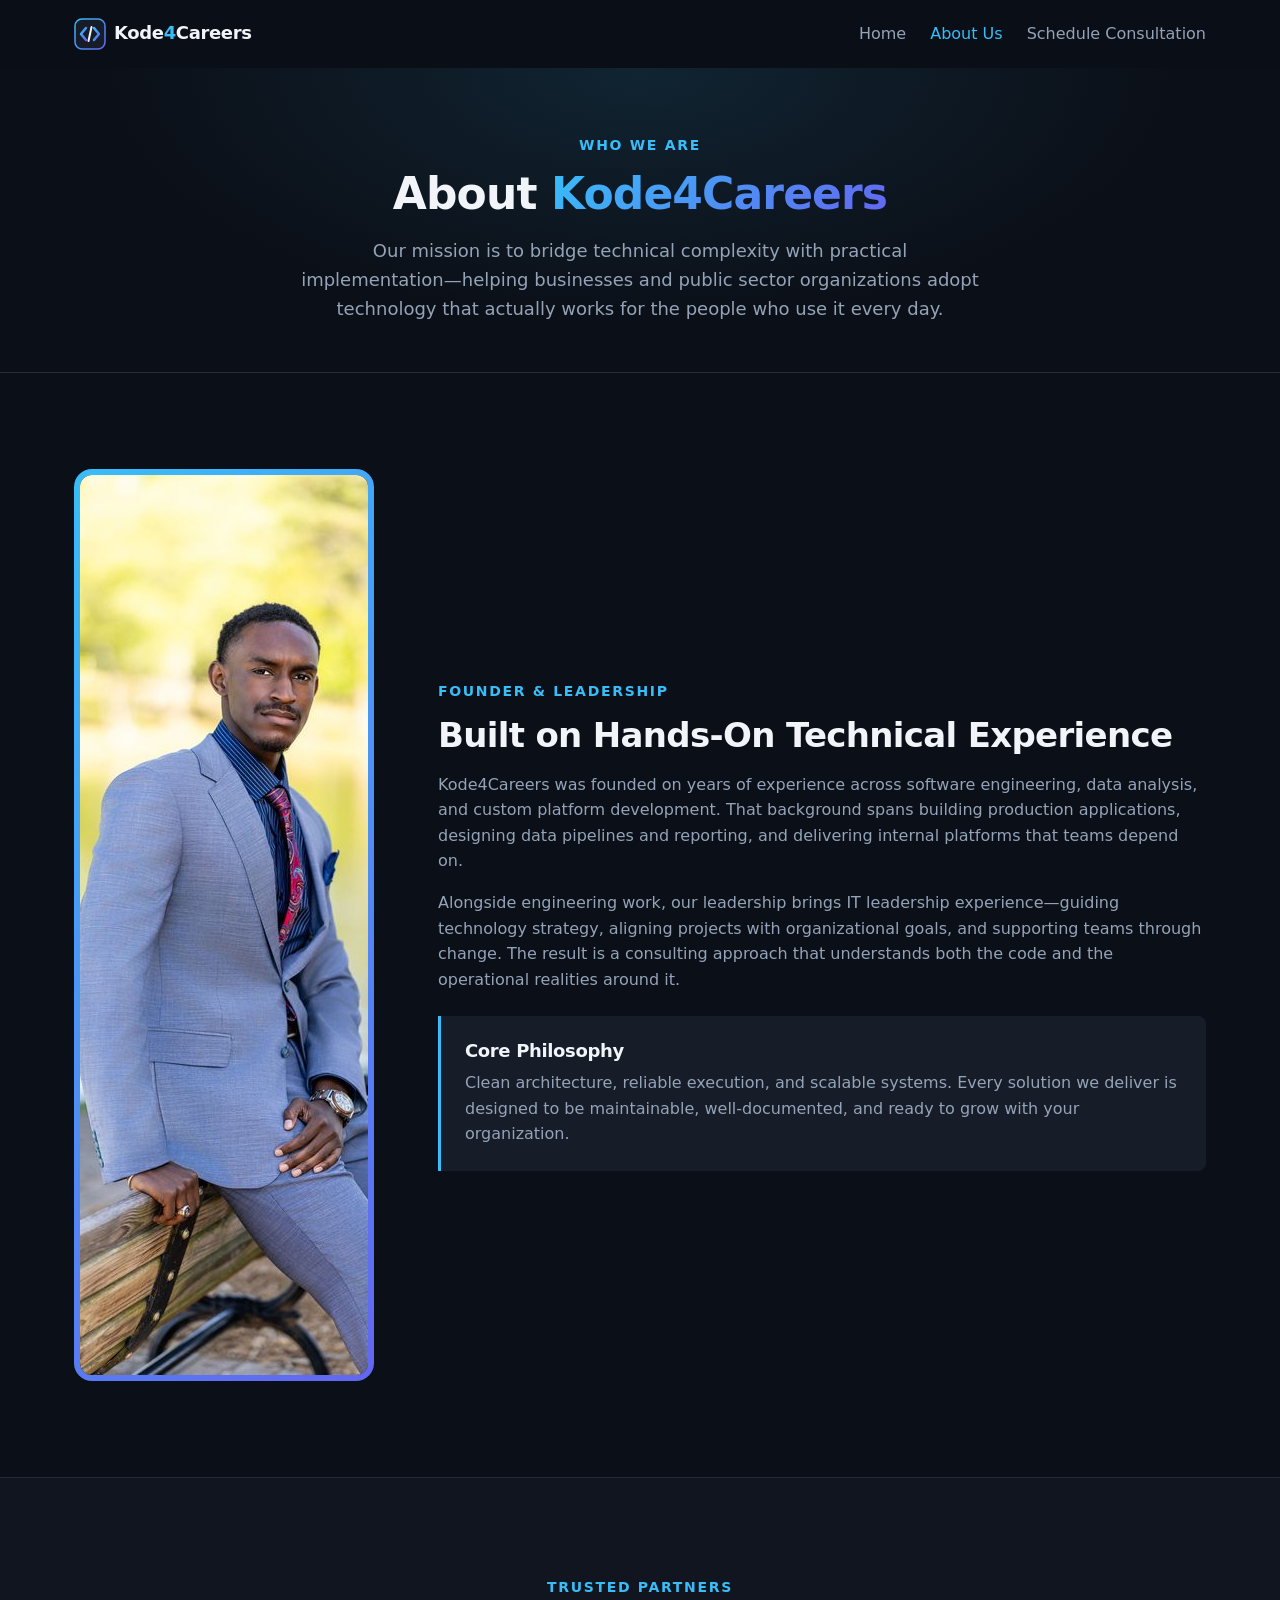
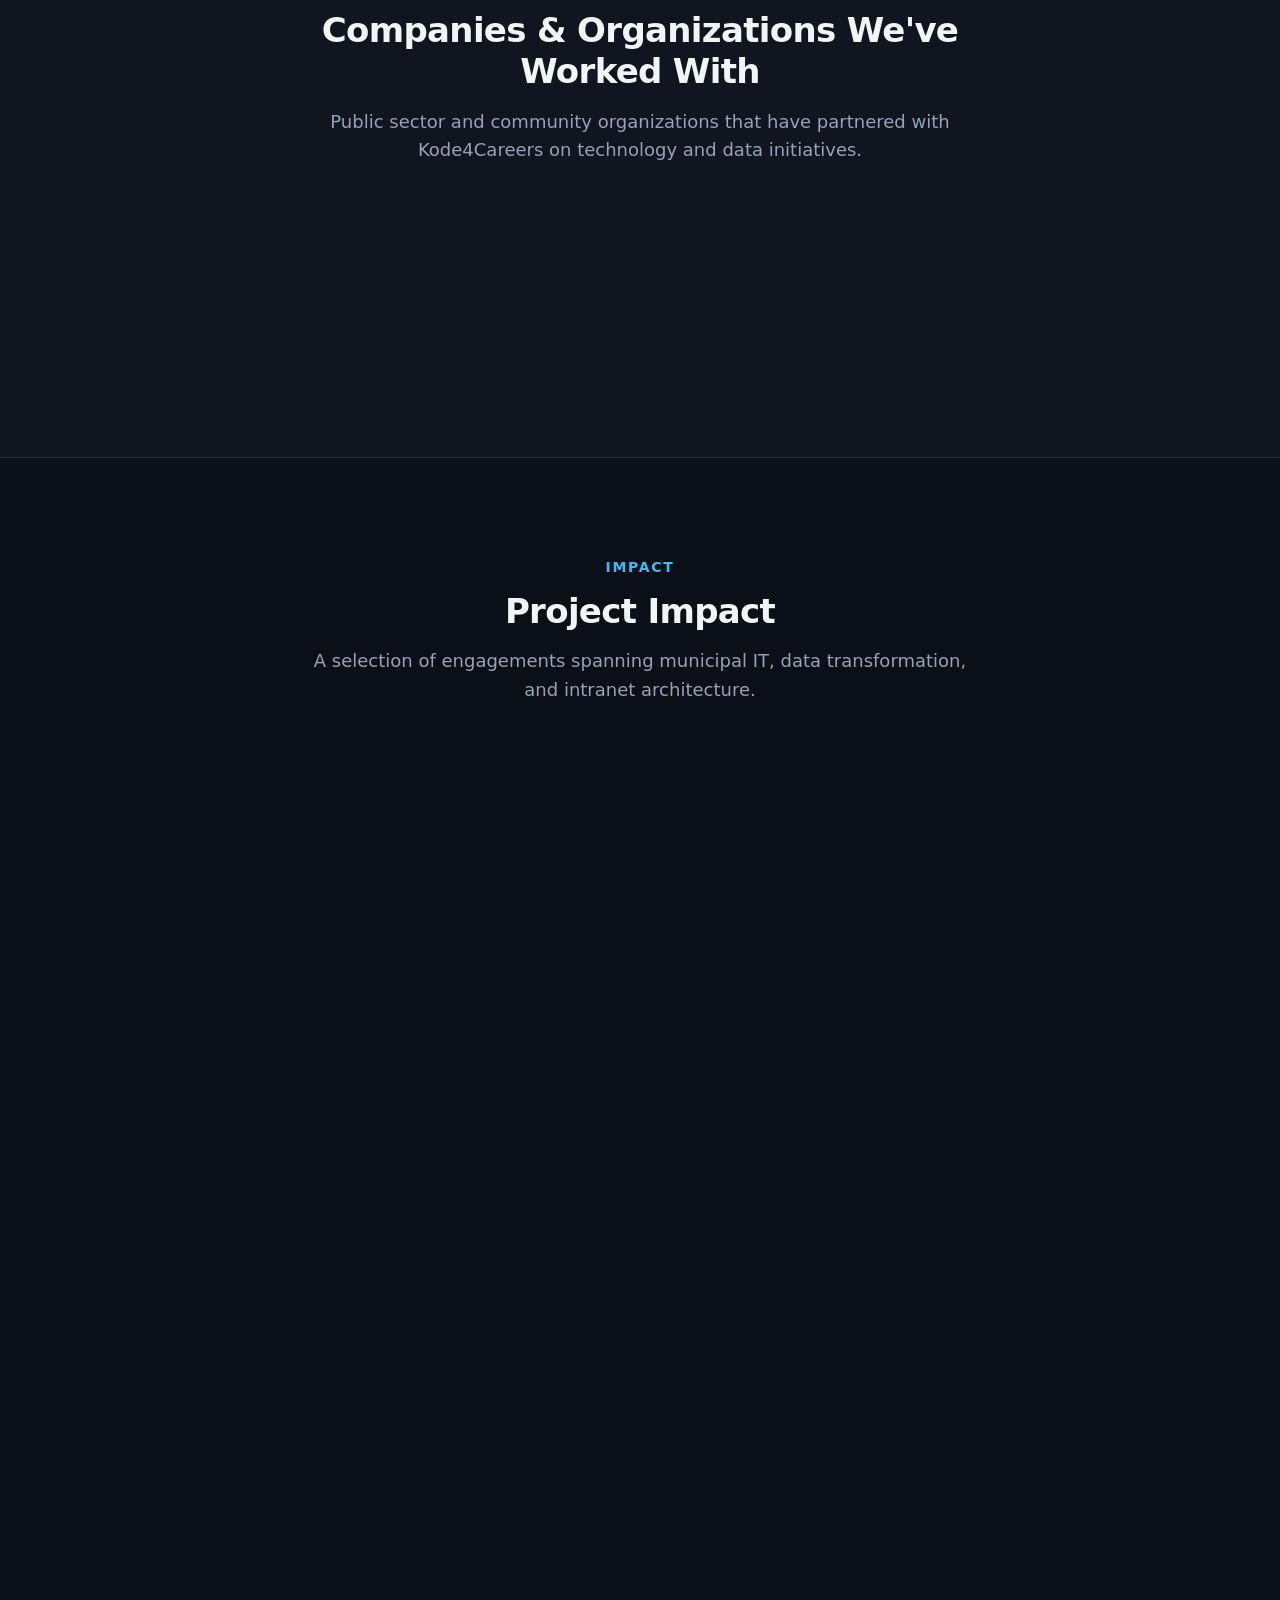
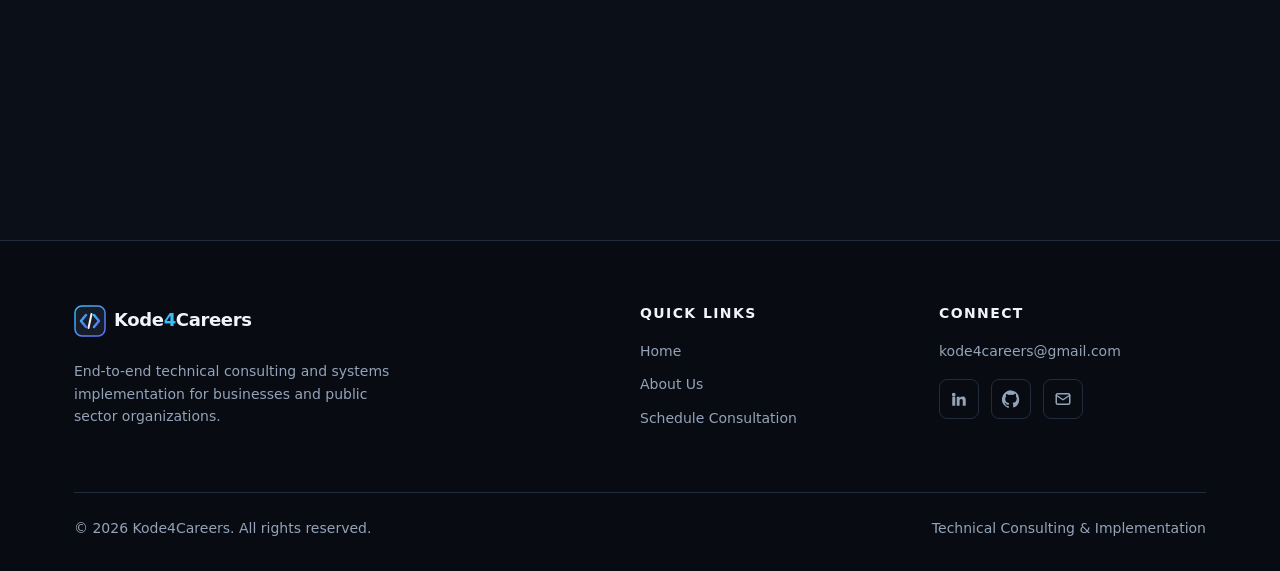
==== commit a551f374: "These girls are terrible" ====
--- a/about.html
+++ b/about.html
@@ -3,6 +3,8 @@
 <head>
   <meta charset="UTF-8">
   <meta name="viewport" content="width=device-width, initial-scale=1.0">
+  <meta http-equiv="Content-Security-Policy" content="default-src 'self'; script-src 'self'; style-src 'self' https://fonts.googleapis.com; font-src https://fonts.gstatic.com; img-src 'self' data:; connect-src https://formspree.io; form-action https://formspree.io; base-uri 'self'; object-src 'none'">
+  <meta name="referrer" content="strict-origin-when-cross-origin">
   <title>About Us | Kode4Careers</title>
   <meta name="description" content="Learn about Kode4Careers, our founder, and the organizations we've partnered with on intranets, data analytics, and automation projects.">
   <link rel="icon" href="assets/images/logo.svg" type="image/svg+xml">
@@ -31,7 +33,6 @@
           <li><a class="nav-link" href="index.html">Home</a></li>
           <li><a class="nav-link" href="about.html" aria-current="page">About Us</a></li>
           <li><a class="nav-link" href="schedule.html">Schedule Consultation</a></li>
-          <li class="nav-cta"><a class="btn btn--primary btn--sm" href="schedule.html">Book a Call</a></li>
         </ul>
       </nav>
     </div>
--- a/css/style.css
+++ b/css/style.css
@@ -397,14 +397,6 @@
   color: var(--color-accent);
 }
 
-.nav-cta {
-  margin-top: var(--space-3);
-}
-
-.nav-cta .btn {
-  width: 100%;
-}
-
 /* ---------- Hero ---------- */
 .hero {
   position: relative;
--- a/css/responsive.css
+++ b/css/responsive.css
@@ -146,12 +146,4 @@
   .nav-link {
     padding: var(--space-2) 0;
   }
-
-  .nav-cta {
-    margin: 0 0 0 var(--space-3);
-  }
-
-  .nav-cta .btn {
-    width: auto;
-  }
 }
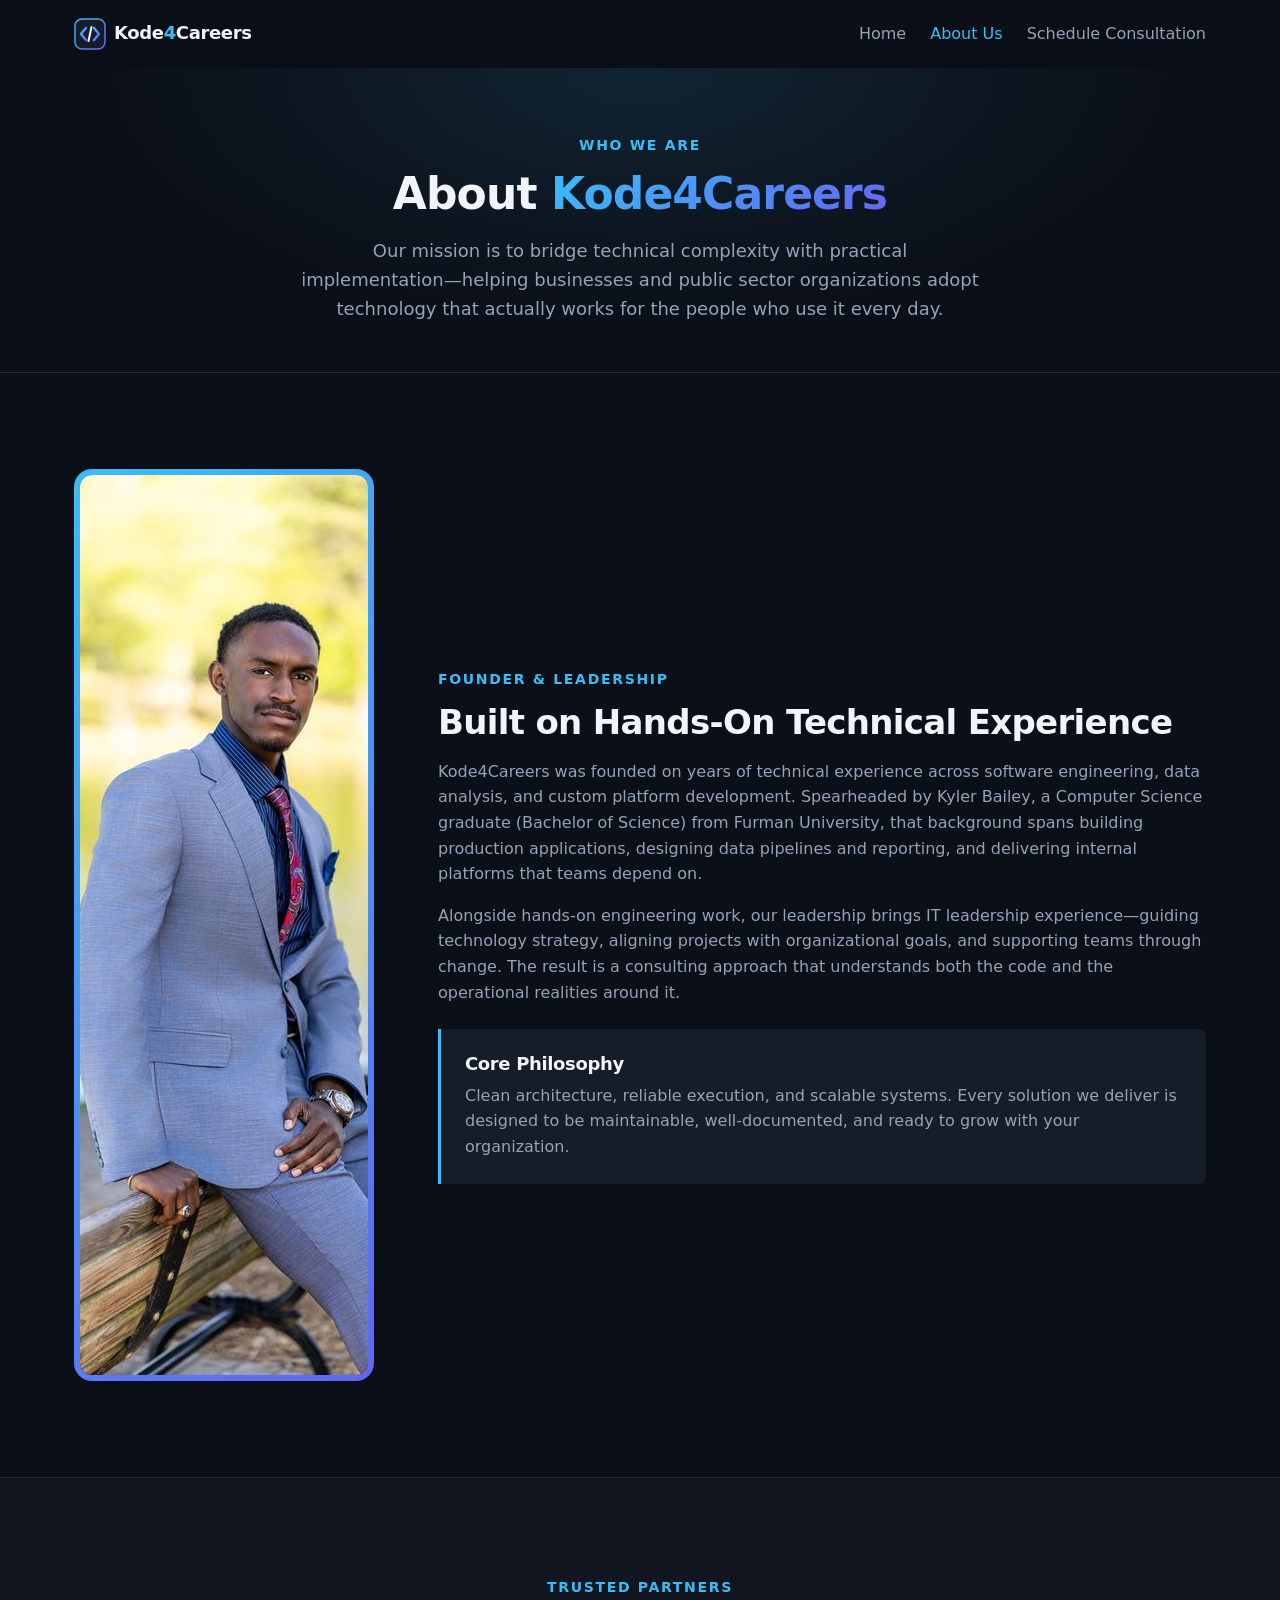
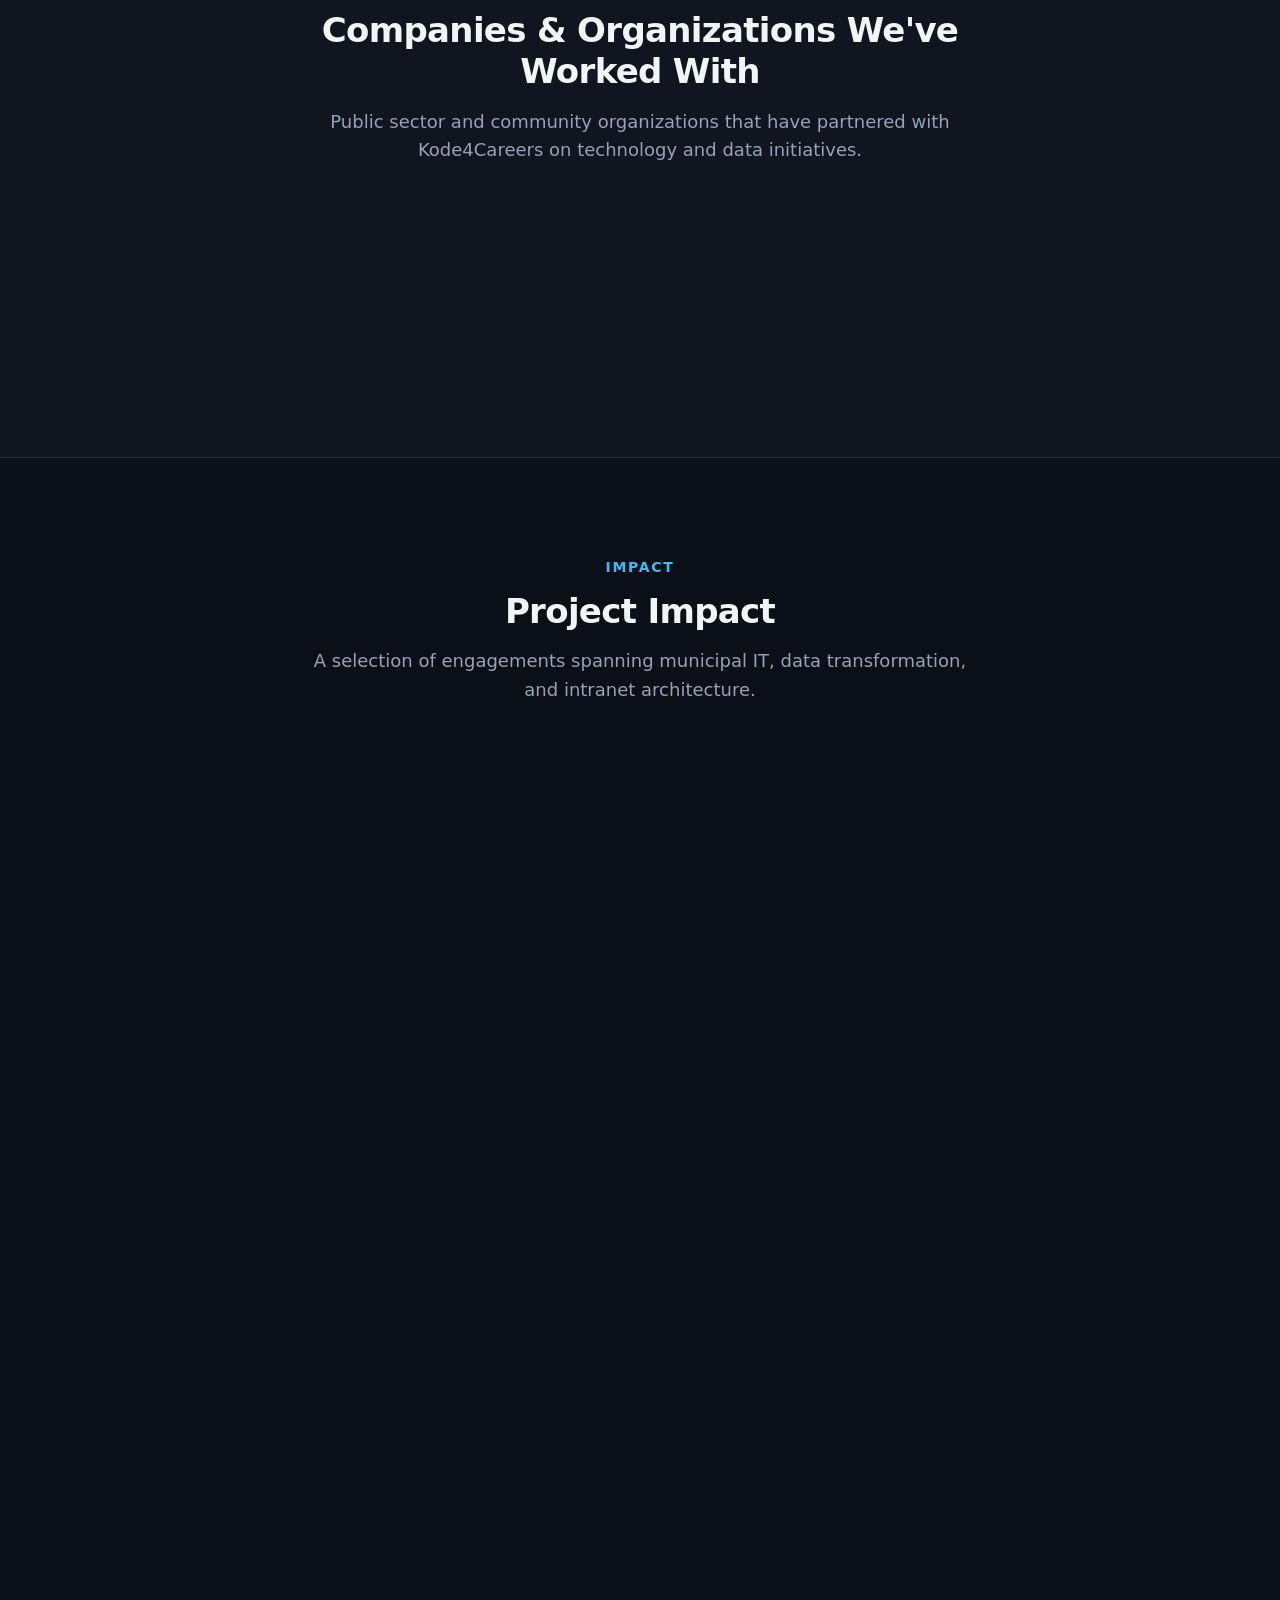
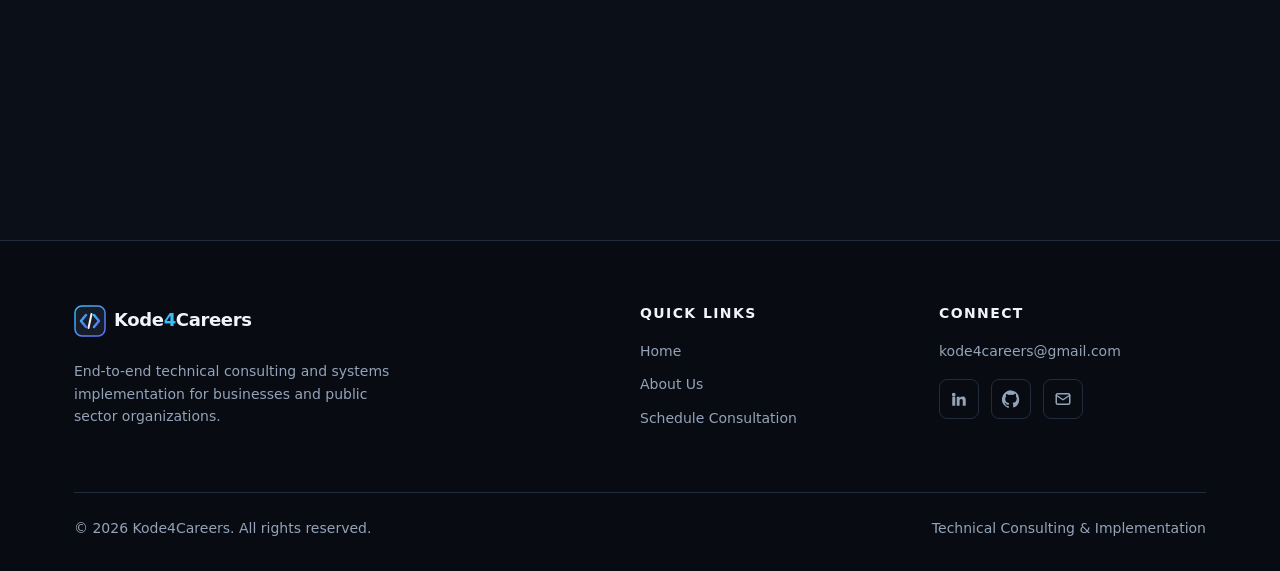
==== commit 30c2aeb9: "Detach from it" ====
--- a/about.html
+++ b/about.html
@@ -63,14 +63,14 @@
             <span class="eyebrow">Founder &amp; Leadership</span>
             <h2 id="founder-title">Built on Hands-On Technical Experience</h2>
             <p>
-              Kode4Careers was founded on years of experience across software engineering, data analysis, and custom
-              platform development. That background spans building production applications, designing data pipelines
-              and reporting, and delivering internal platforms that teams depend on.
+              Kode4Careers was founded on years of technical experience across software engineering, data analysis, 
+              and custom platform development. Spearheaded by Kyler Bailey, a Computer Science graduate (Bachelor of Science) from Furman University, that background spans building production applications, 
+              designing data pipelines and reporting, and delivering internal platforms that teams depend on.
             </p>
             <p>
-              Alongside engineering work, our leadership brings IT leadership experience&mdash;guiding technology
-              strategy, aligning projects with organizational goals, and supporting teams through change. The result is
-              a consulting approach that understands both the code and the operational realities around it.
+              Alongside hands-on engineering work, our leadership brings IT leadership experience—guiding technology strategy, 
+              aligning projects with organizational goals, and supporting teams through change. 
+              The result is a consulting approach that understands both the code and the operational realities around it.
             </p>
 
             <div class="philosophy">
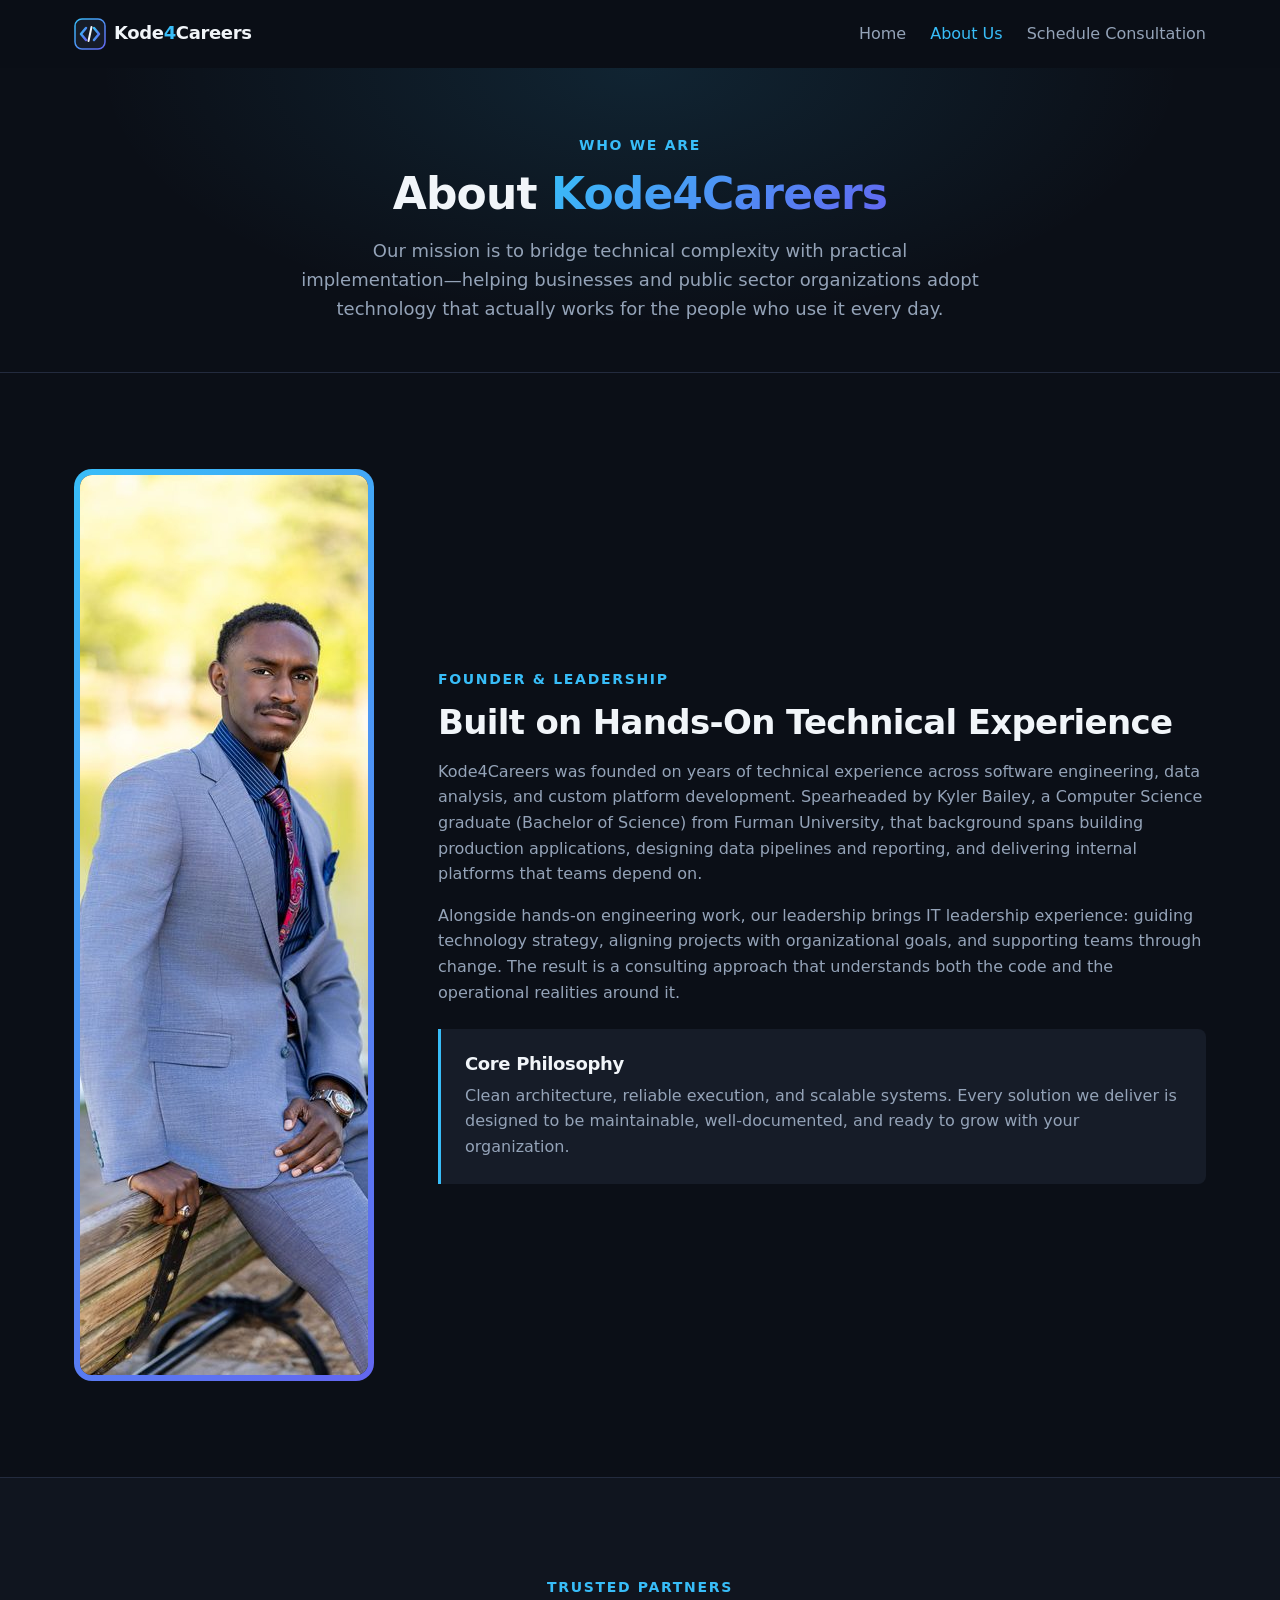
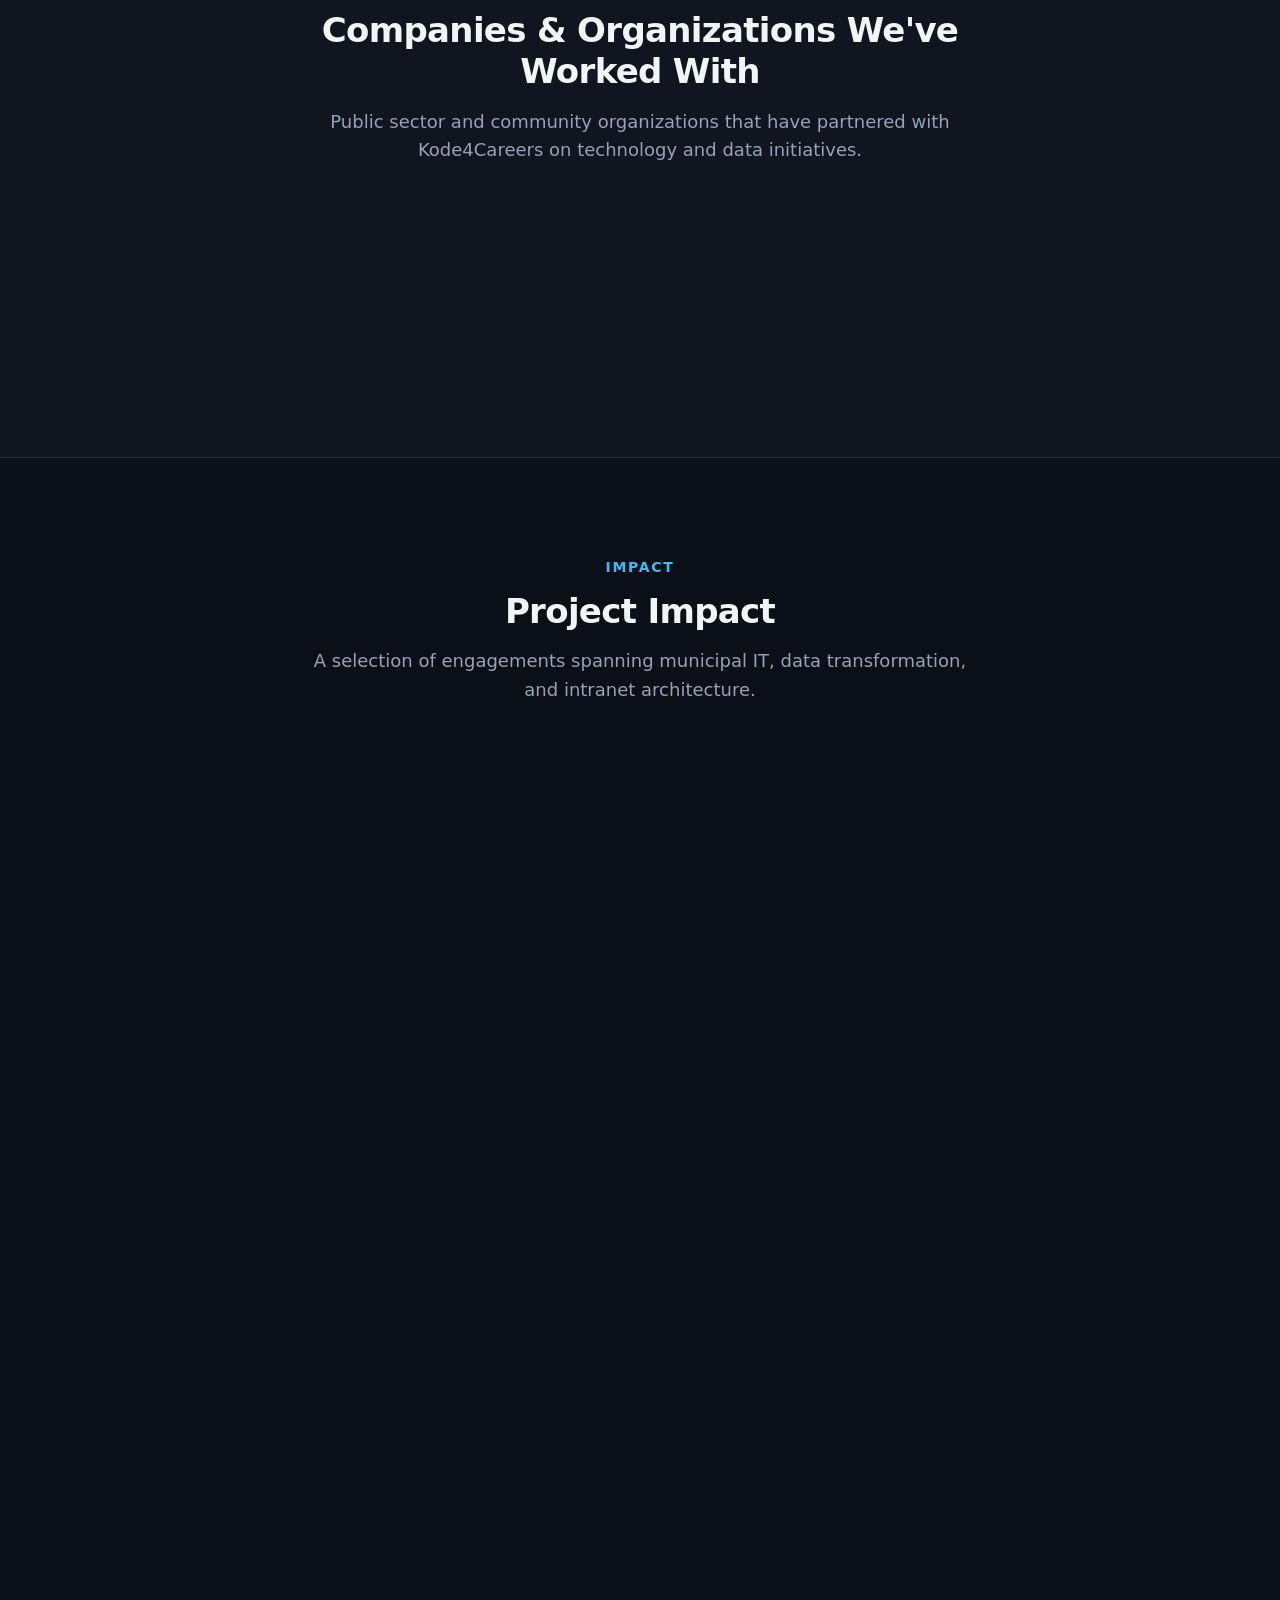
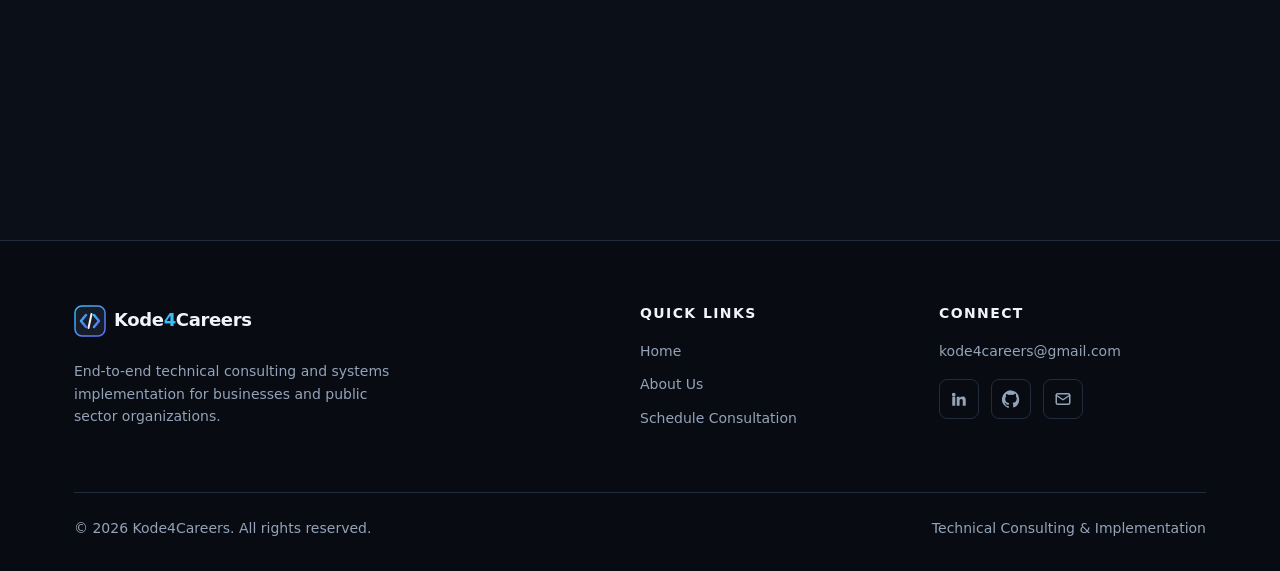
==== commit 77a84fd9: "Guard your heart" ====
--- a/about.html
+++ b/about.html
@@ -68,7 +68,7 @@
               designing data pipelines and reporting, and delivering internal platforms that teams depend on.
             </p>
             <p>
-              Alongside hands-on engineering work, our leadership brings IT leadership experience—guiding technology strategy, 
+              Alongside hands-on engineering work, our leadership brings IT leadership experience: guiding technology strategy, 
               aligning projects with organizational goals, and supporting teams through change. 
               The result is a consulting approach that understands both the code and the operational realities around it.
             </p>
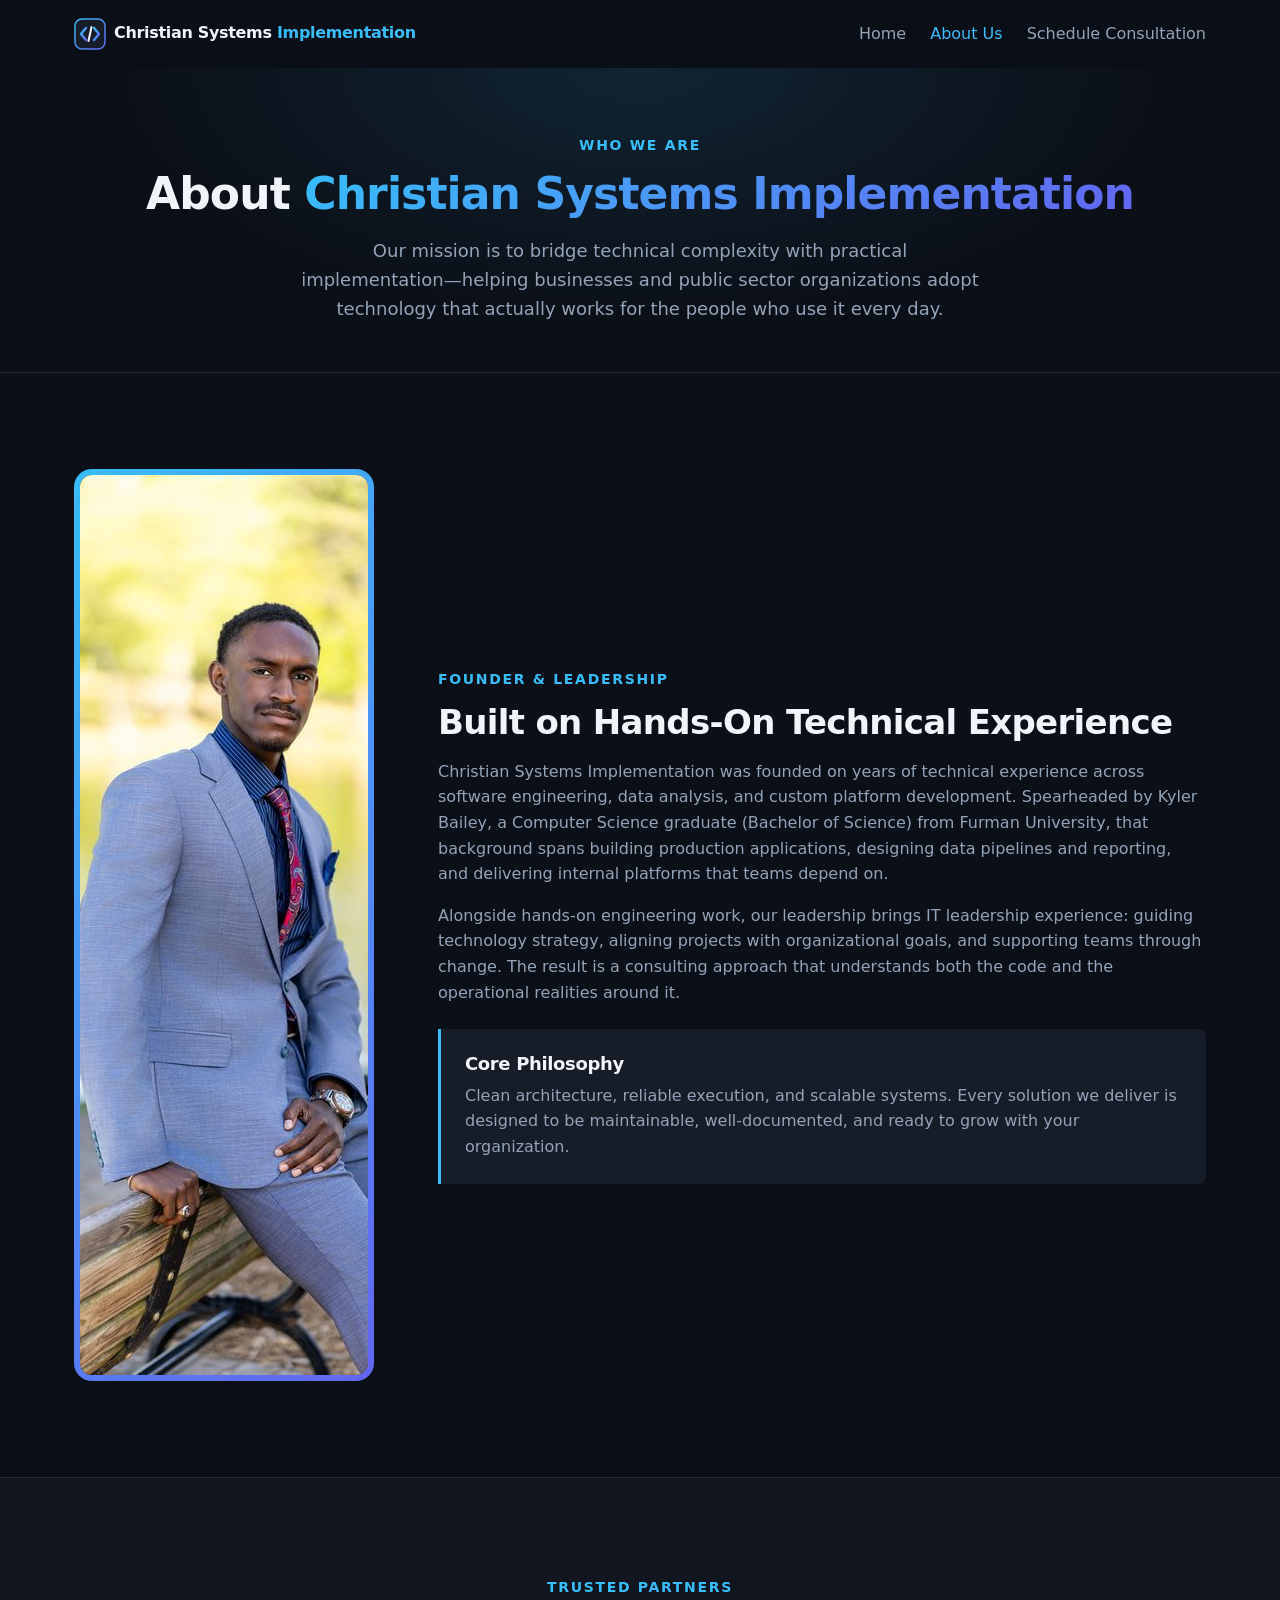
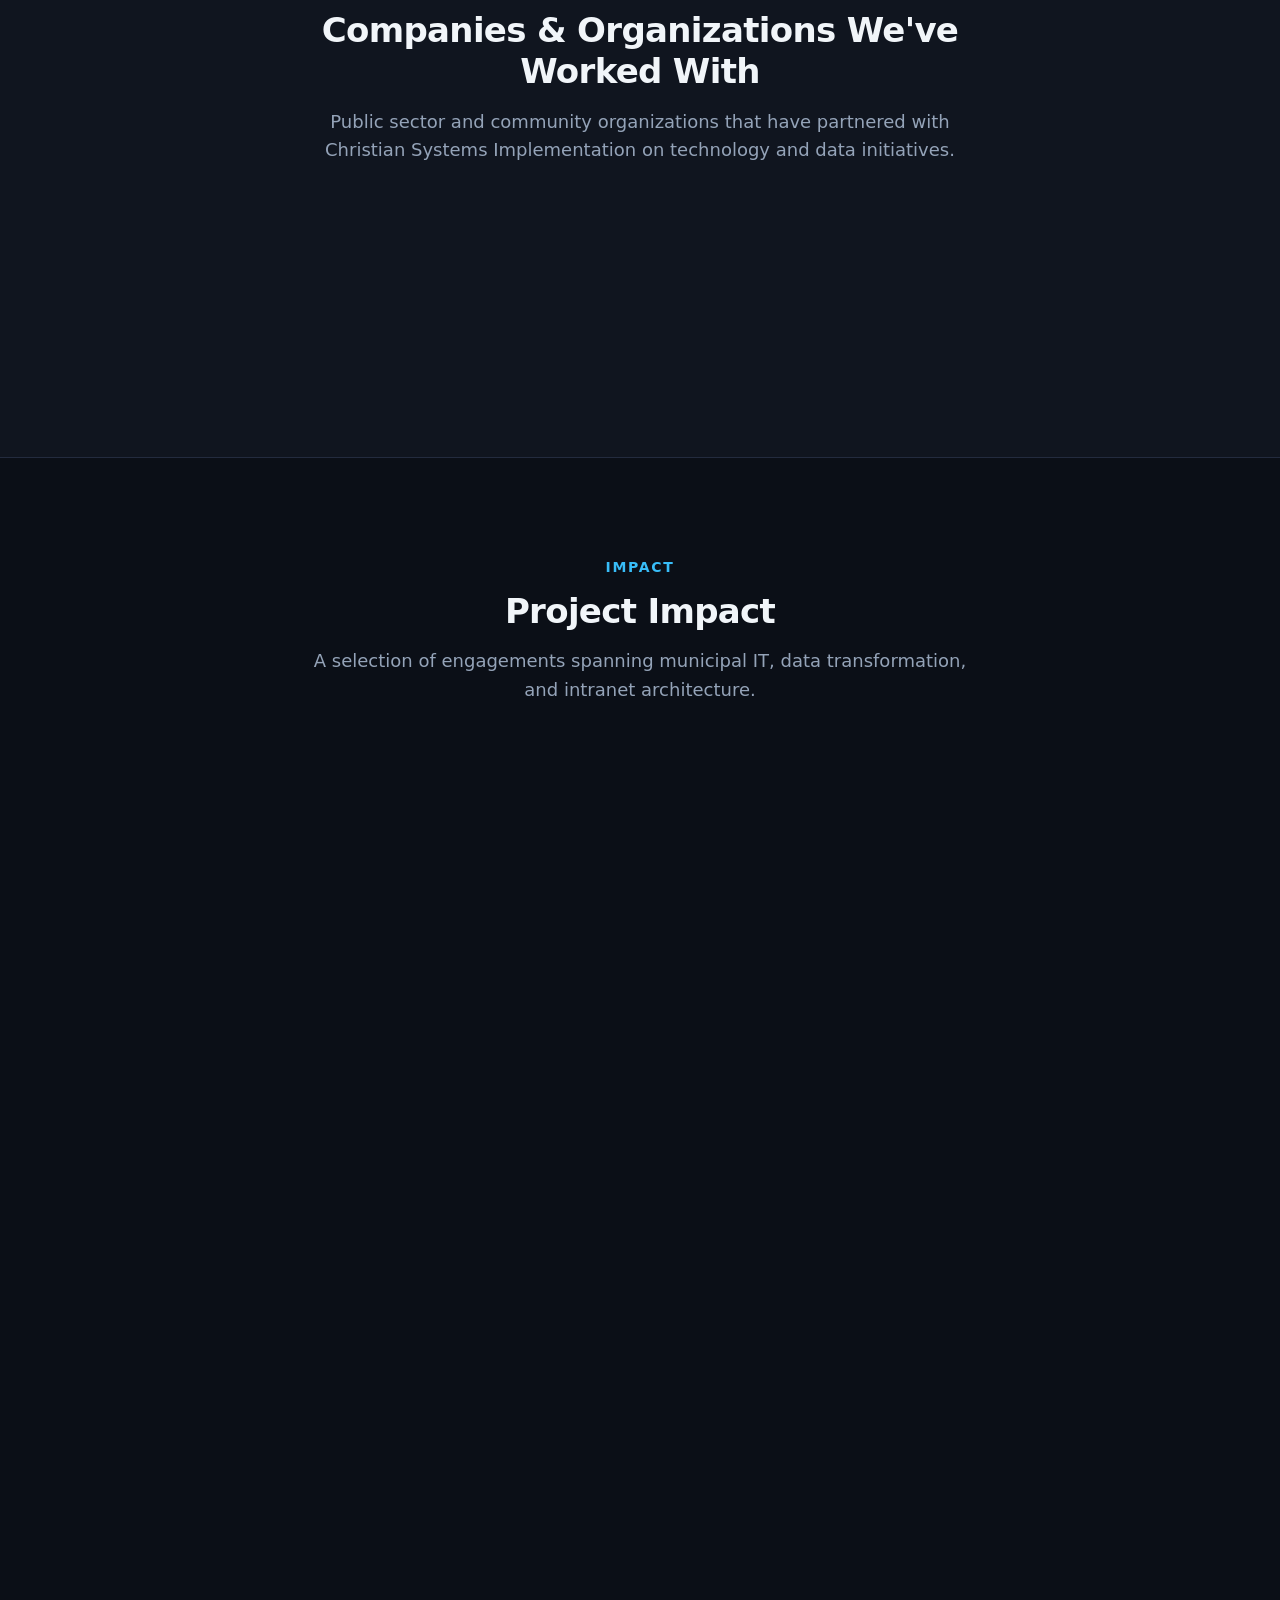
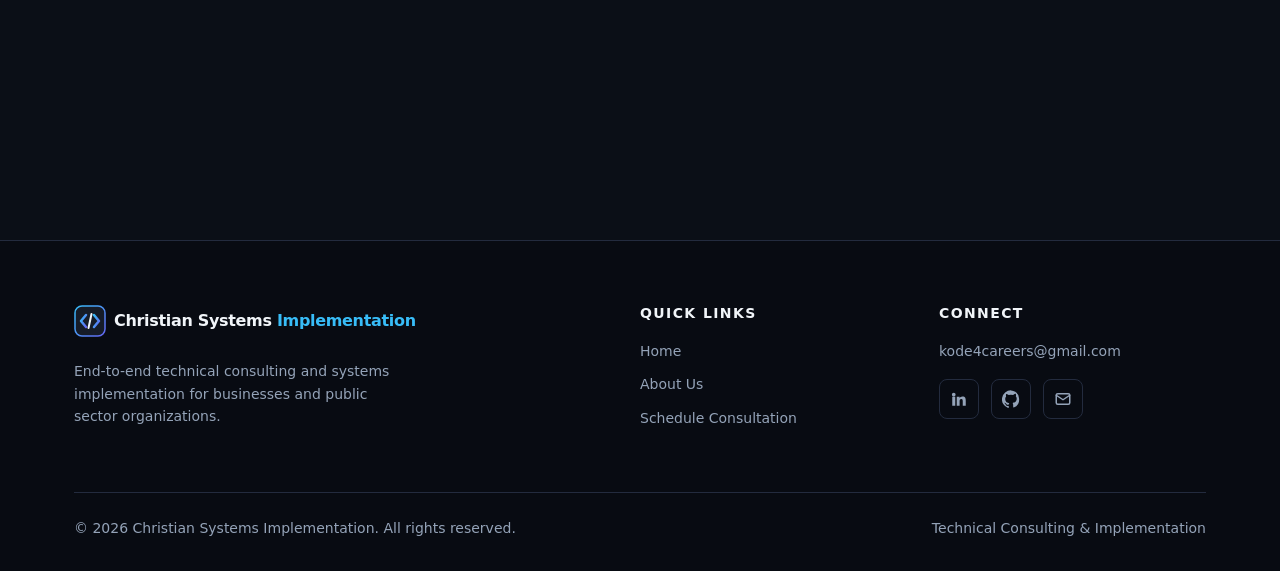
==== commit 815ab9e0: "Rebranding" ====
--- a/about.html
+++ b/about.html
@@ -5,8 +5,8 @@
   <meta name="viewport" content="width=device-width, initial-scale=1.0">
   <meta http-equiv="Content-Security-Policy" content="default-src 'self'; script-src 'self'; style-src 'self' https://fonts.googleapis.com; font-src https://fonts.gstatic.com; img-src 'self' data:; connect-src https://formspree.io; form-action https://formspree.io; base-uri 'self'; object-src 'none'">
   <meta name="referrer" content="strict-origin-when-cross-origin">
-  <title>About Us | Kode4Careers</title>
-  <meta name="description" content="Learn about Kode4Careers, our founder, and the organizations we've partnered with on intranets, data analytics, and automation projects.">
+  <title>About Us | Christian Systems Implementation</title>
+  <meta name="description" content="Learn about Christian Systems Implementation, our founder, and the organizations we've partnered with on intranets, data analytics, and automation projects.">
   <link rel="icon" href="assets/images/logo.svg" type="image/svg+xml">
   <link rel="preconnect" href="https://fonts.googleapis.com">
   <link rel="preconnect" href="https://fonts.gstatic.com" crossorigin>
@@ -19,9 +19,9 @@
 
   <header class="site-header">
     <div class="container">
-      <a href="index.html" class="logo" aria-label="Kode4Careers home">
+      <a href="index.html" class="logo" aria-label="Christian Systems Implementation home">
         <img src="assets/images/logo.svg" alt="" width="32" height="32">
-        <span class="logo__text">Kode<span>4</span>Careers</span>
+        <span class="logo__text">Christian Systems <span>Implementation</span></span>
       </a>
 
       <button class="nav-toggle" type="button" aria-controls="site-nav" aria-expanded="false" aria-label="Open navigation menu">
@@ -43,7 +43,7 @@
     <section class="page-hero" aria-labelledby="about-title">
       <div class="container">
         <span class="eyebrow">Who We Are</span>
-        <h1 id="about-title">About <span class="text-gradient">Kode4Careers</span></h1>
+        <h1 id="about-title">About <span class="text-gradient">Christian Systems Implementation</span></h1>
         <p>
           Our mission is to bridge technical complexity with practical implementation&mdash;helping businesses and
           public sector organizations adopt technology that actually works for the people who use it every day.
@@ -63,7 +63,7 @@
             <span class="eyebrow">Founder &amp; Leadership</span>
             <h2 id="founder-title">Built on Hands-On Technical Experience</h2>
             <p>
-              Kode4Careers was founded on years of technical experience across software engineering, data analysis, 
+              Christian Systems Implementation was founded on years of technical experience across software engineering, data analysis, 
               and custom platform development. Spearheaded by Kyler Bailey, a Computer Science graduate (Bachelor of Science) from Furman University, that background spans building production applications, 
               designing data pipelines and reporting, and delivering internal platforms that teams depend on.
             </p>
@@ -91,7 +91,7 @@
         <header class="section-header">
           <span class="eyebrow">Trusted Partners</span>
           <h2 id="clients-title">Companies &amp; Organizations We've Worked With</h2>
-          <p>Public sector and community organizations that have partnered with Kode4Careers on technology and data initiatives.</p>
+          <p>Public sector and community organizations that have partnered with Christian Systems Implementation on technology and data initiatives.</p>
         </header>
 
         <ul class="logo-grid reveal" aria-label="Client and partner organizations">
@@ -172,9 +172,9 @@
     <div class="container">
       <div class="footer-grid">
         <div class="footer-brand">
-          <a href="index.html" class="logo" aria-label="Kode4Careers home">
+          <a href="index.html" class="logo" aria-label="Christian Systems Implementation home">
             <img src="assets/images/logo.svg" alt="" width="32" height="32">
-            <span class="logo__text">Kode<span>4</span>Careers</span>
+            <span class="logo__text">Christian Systems <span>Implementation</span></span>
           </a>
           <p>End-to-end technical consulting and systems implementation for businesses and public sector organizations.</p>
         </div>
@@ -195,17 +195,17 @@
           </ul>
           <ul class="social-links">
             <li>
-              <a href="https://www.linkedin.com/" target="_blank" rel="noopener noreferrer" aria-label="Kode4Careers on LinkedIn">
+              <a href="https://www.linkedin.com/" target="_blank" rel="noopener noreferrer" aria-label="Christian Systems Implementation on LinkedIn">
                 <svg viewBox="0 0 24 24" fill="currentColor" aria-hidden="true"><path d="M4.98 3.5a2.5 2.5 0 1 1 0 5 2.5 2.5 0 0 1 0-5zM3 9h4v12H3zM9 9h3.8v1.7h.05c.53-1 1.83-2.05 3.77-2.05C20.6 8.65 21 11.2 21 14.5V21h-4v-5.8c0-1.4-.03-3.2-1.95-3.2-1.95 0-2.25 1.52-2.25 3.1V21H9z"/></svg>
               </a>
             </li>
             <li>
-              <a href="https://github.com/" target="_blank" rel="noopener noreferrer" aria-label="Kode4Careers on GitHub">
+              <a href="https://github.com/" target="_blank" rel="noopener noreferrer" aria-label="Christian Systems Implementation on GitHub">
                 <svg viewBox="0 0 24 24" fill="currentColor" aria-hidden="true"><path d="M12 .5a12 12 0 0 0-3.8 23.4c.6.1.8-.3.8-.6v-2.1c-3.3.7-4-1.6-4-1.6-.6-1.4-1.4-1.8-1.4-1.8-1.1-.7.1-.7.1-.7 1.2.1 1.8 1.2 1.8 1.2 1.1 1.8 2.8 1.3 3.5 1 .1-.8.4-1.3.8-1.6-2.7-.3-5.5-1.3-5.5-5.9 0-1.3.5-2.4 1.2-3.2-.1-.3-.5-1.5.1-3.2 0 0 1-.3 3.3 1.2a11.5 11.5 0 0 1 6 0C17.3 4.6 18.3 5 18.3 5c.7 1.7.3 2.9.1 3.2.8.8 1.2 1.9 1.2 3.2 0 4.6-2.8 5.6-5.5 5.9.4.4.8 1.1.8 2.2v3.3c0 .3.2.7.8.6A12 12 0 0 0 12 .5z"/></svg>
               </a>
             </li>
             <li>
-              <a href="mailto:kode4careers@gmail.com" aria-label="Email Kode4Careers">
+              <a href="mailto:kode4careers@gmail.com" aria-label="Email Christian Systems Implementation">
                 <svg viewBox="0 0 24 24" fill="none" stroke="currentColor" stroke-width="2" stroke-linecap="round" stroke-linejoin="round" aria-hidden="true"><rect x="3" y="5" width="18" height="14" rx="2"/><path d="M3 7l9 6 9-6"/></svg>
               </a>
             </li>
@@ -214,7 +214,7 @@
       </div>
 
       <div class="footer-bottom">
-        <p>&copy; <span data-current-year>2026</span> Kode4Careers. All rights reserved.</p>
+        <p>&copy; <span data-current-year>2026</span> Christian Systems Implementation. All rights reserved.</p>
         <p>Technical Consulting &amp; Implementation</p>
       </div>
     </div>
--- a/css/style.css
+++ b/css/style.css
@@ -1,5 +1,5 @@
 /* ==========================================================================
-   Kode4Careers — Core Design System
+   Christian Systems Implementation — Core Design System
    Mobile-first base styles. Breakpoint enhancements live in responsive.css.
    ========================================================================== */
 
@@ -283,11 +283,17 @@
   display: inline-flex;
   align-items: center;
   gap: var(--space-2);
+  min-width: 0;
   font-family: var(--font-heading);
-  font-size: var(--fs-lg);
+  font-size: 0.8125rem;
   font-weight: 800;
+  line-height: 1.15;
   color: var(--color-text);
   letter-spacing: -0.02em;
+}
+
+.logo__text {
+  max-width: 9.75rem;
 }
 
 .logo:hover {
--- a/css/responsive.css
+++ b/css/responsive.css
@@ -1,5 +1,5 @@
 /* ==========================================================================
-   Kode4Careers — Responsive Enhancements (mobile-first, min-width)
+   Christian Systems Implementation — Responsive Enhancements (mobile-first, min-width)
    Base styles in style.css target small screens (< 480px).
    ========================================================================== */
 
@@ -28,6 +28,14 @@
 
 /* ---------- ≥ 768px: tablets ---------- */
 @media (min-width: 768px) {
+  .logo {
+    font-size: var(--fs-base);
+  }
+
+  .logo__text {
+    max-width: none;
+  }
+
   :root {
     --fs-2xl: 2.125rem;
     --fs-3xl: 2.75rem;
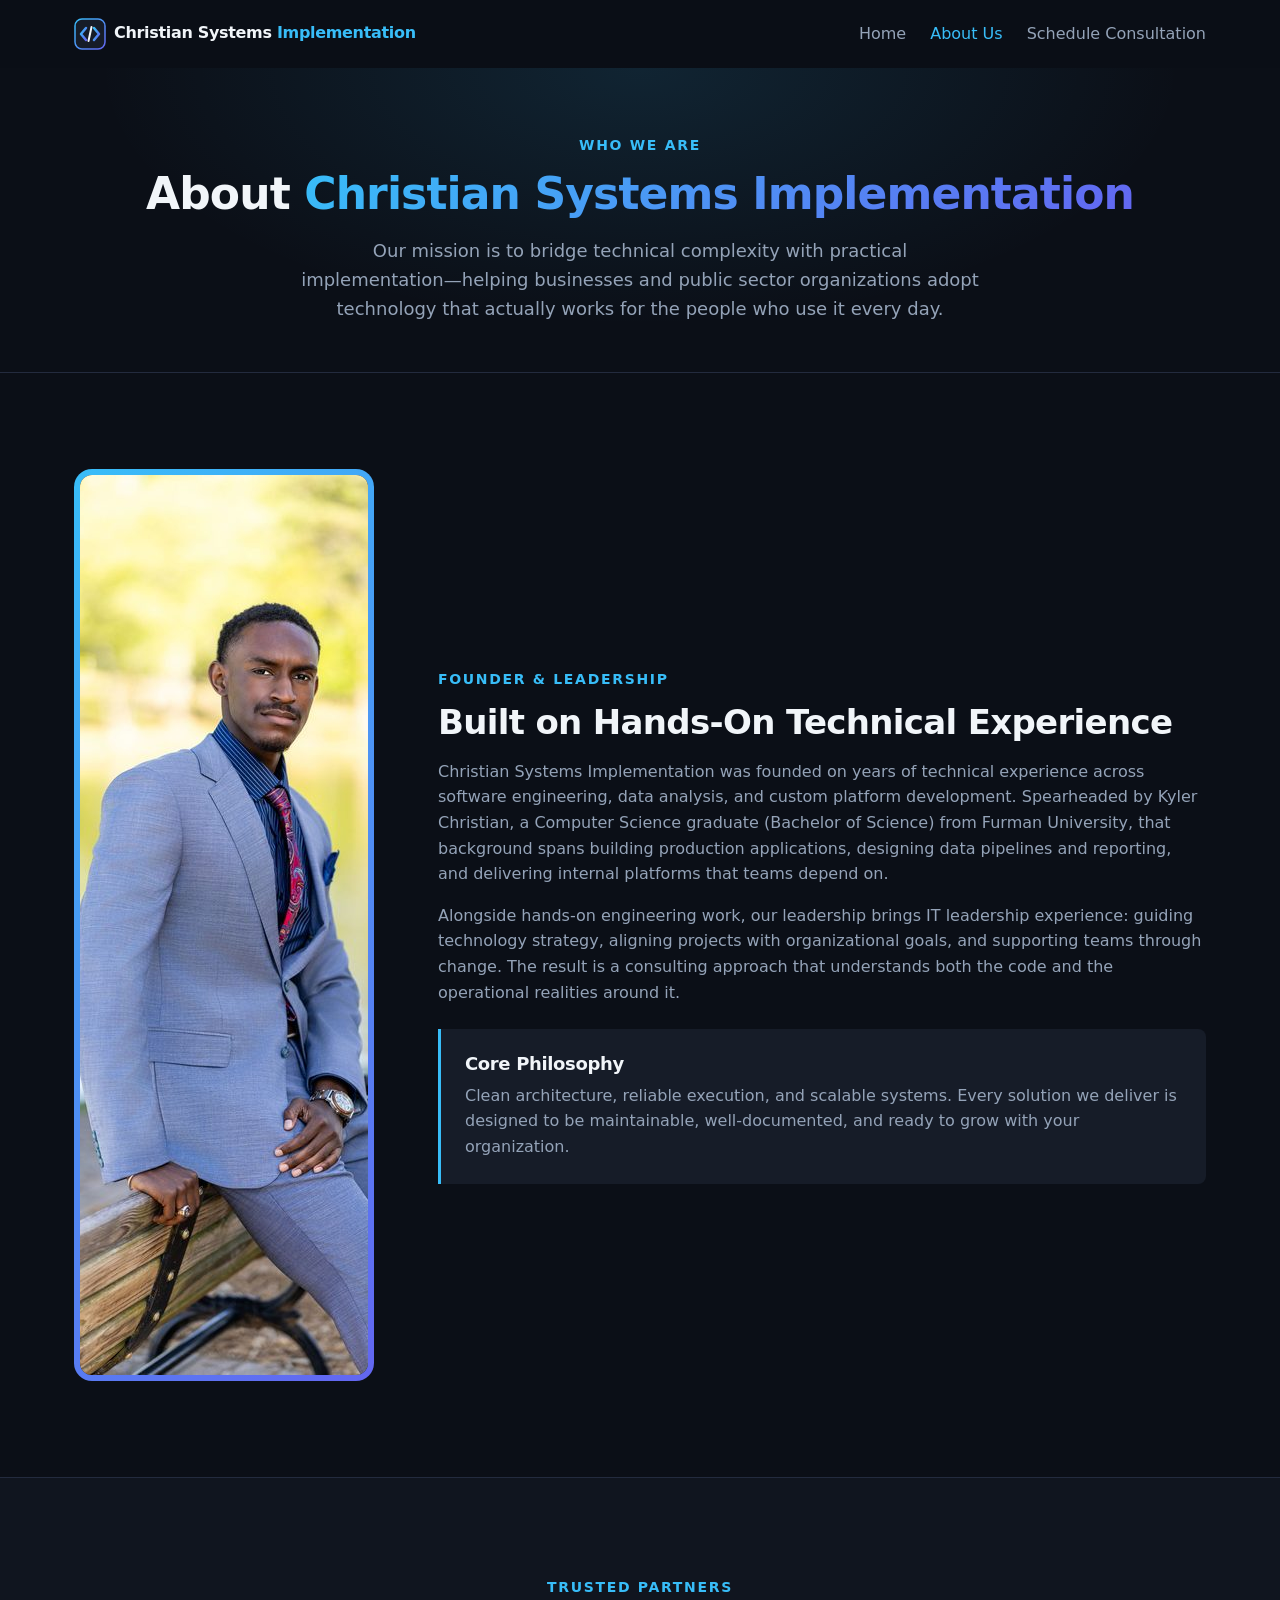
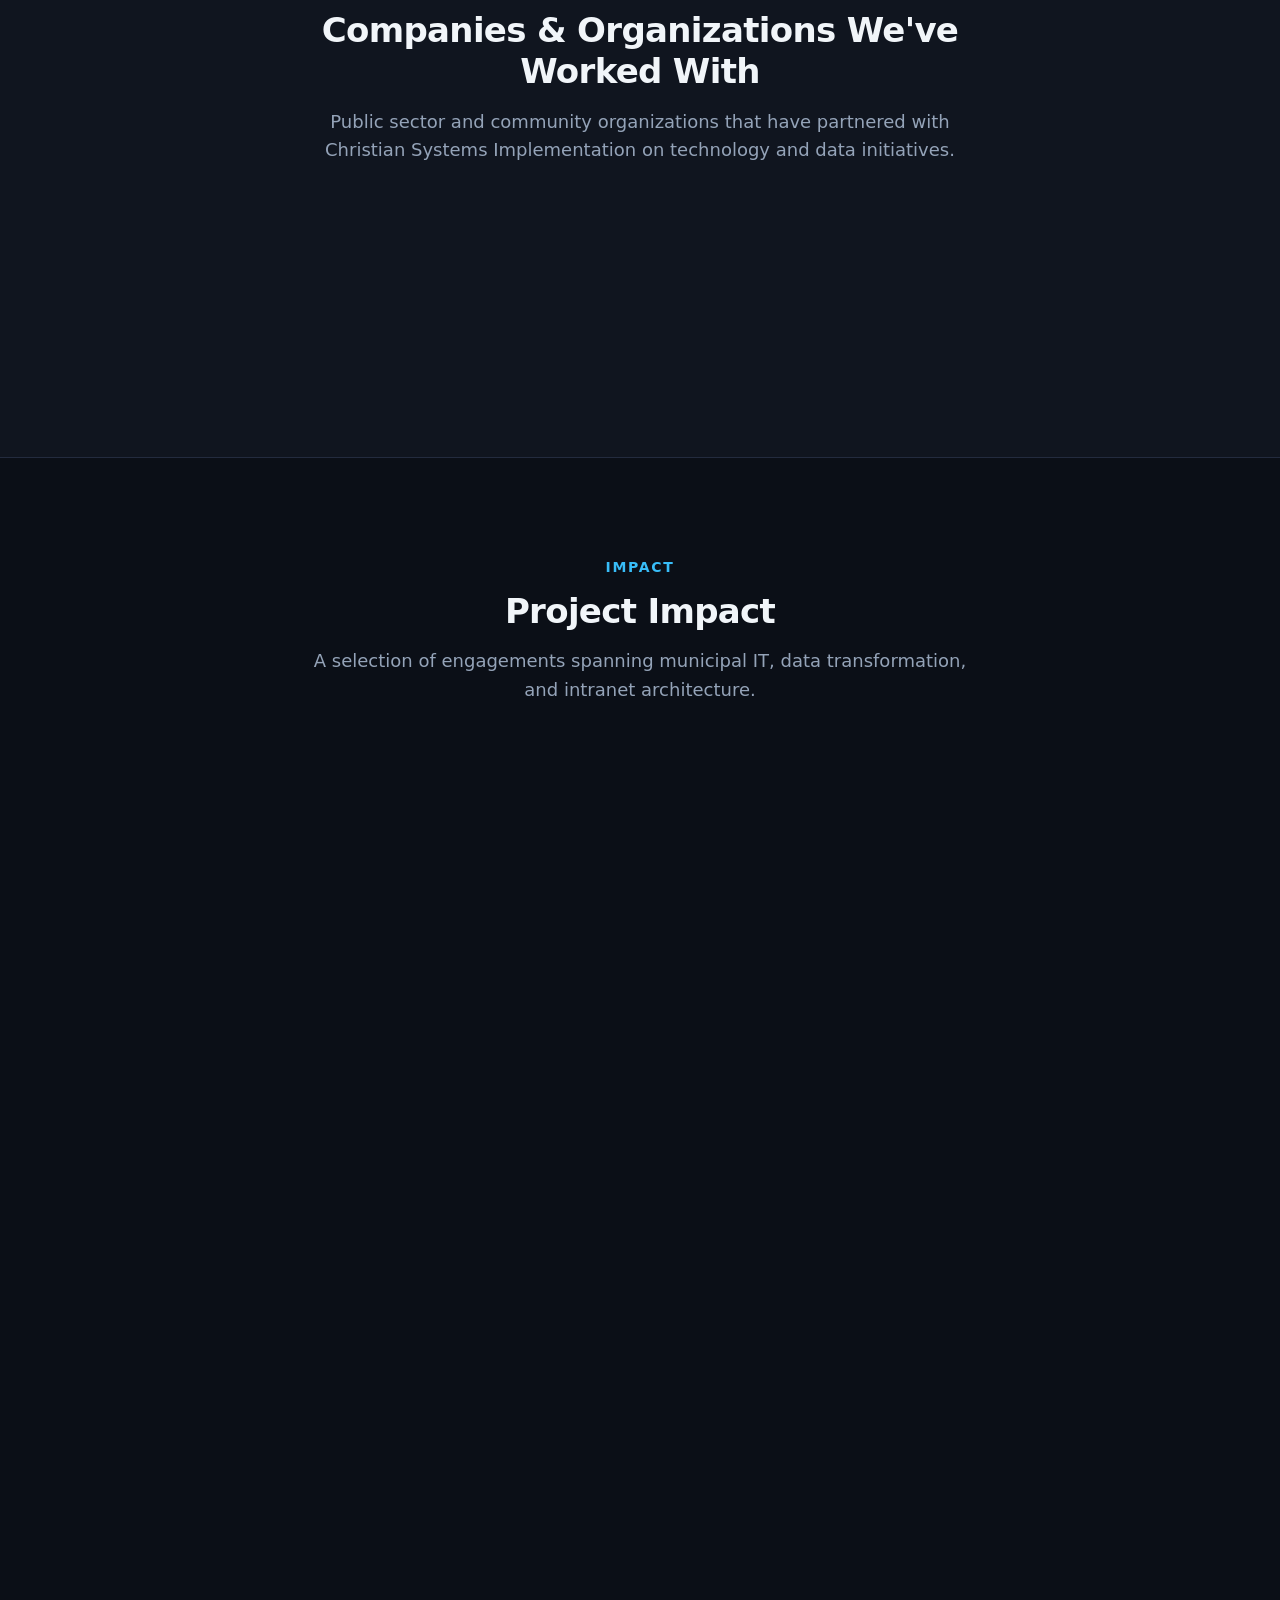
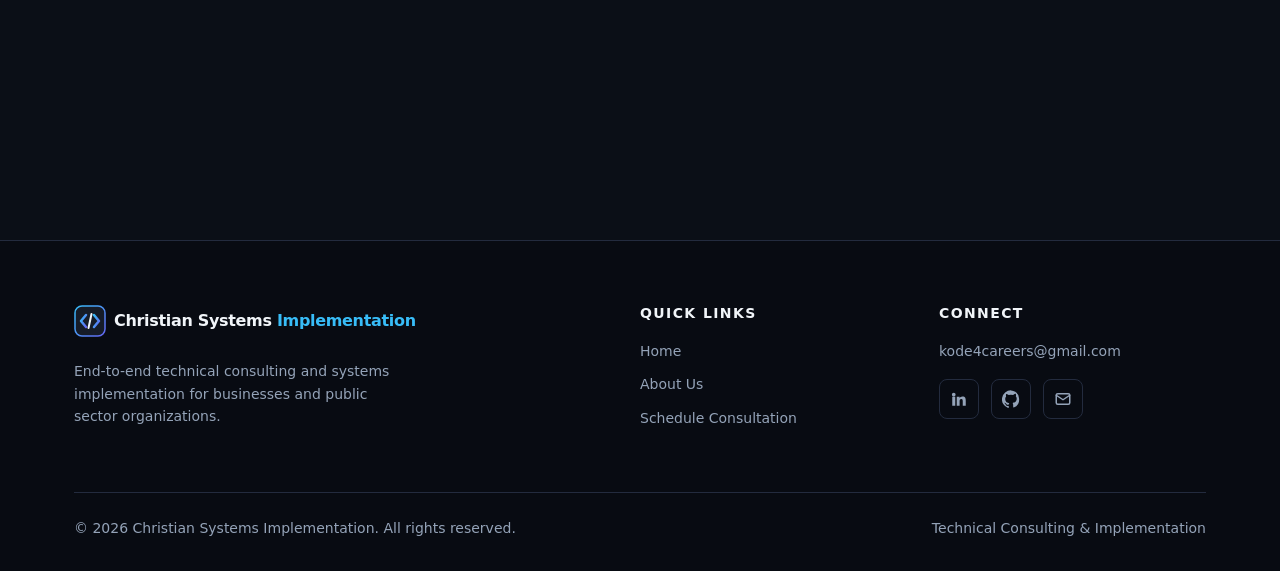
==== commit dd512680: "Rebranding" ====
--- a/about.html
+++ b/about.html
@@ -64,7 +64,7 @@
             <h2 id="founder-title">Built on Hands-On Technical Experience</h2>
             <p>
               Christian Systems Implementation was founded on years of technical experience across software engineering, data analysis, 
-              and custom platform development. Spearheaded by Kyler Bailey, a Computer Science graduate (Bachelor of Science) from Furman University, that background spans building production applications, 
+              and custom platform development. Spearheaded by Kyler Christian, a Computer Science graduate (Bachelor of Science) from Furman University, that background spans building production applications, 
               designing data pipelines and reporting, and delivering internal platforms that teams depend on.
             </p>
             <p>
